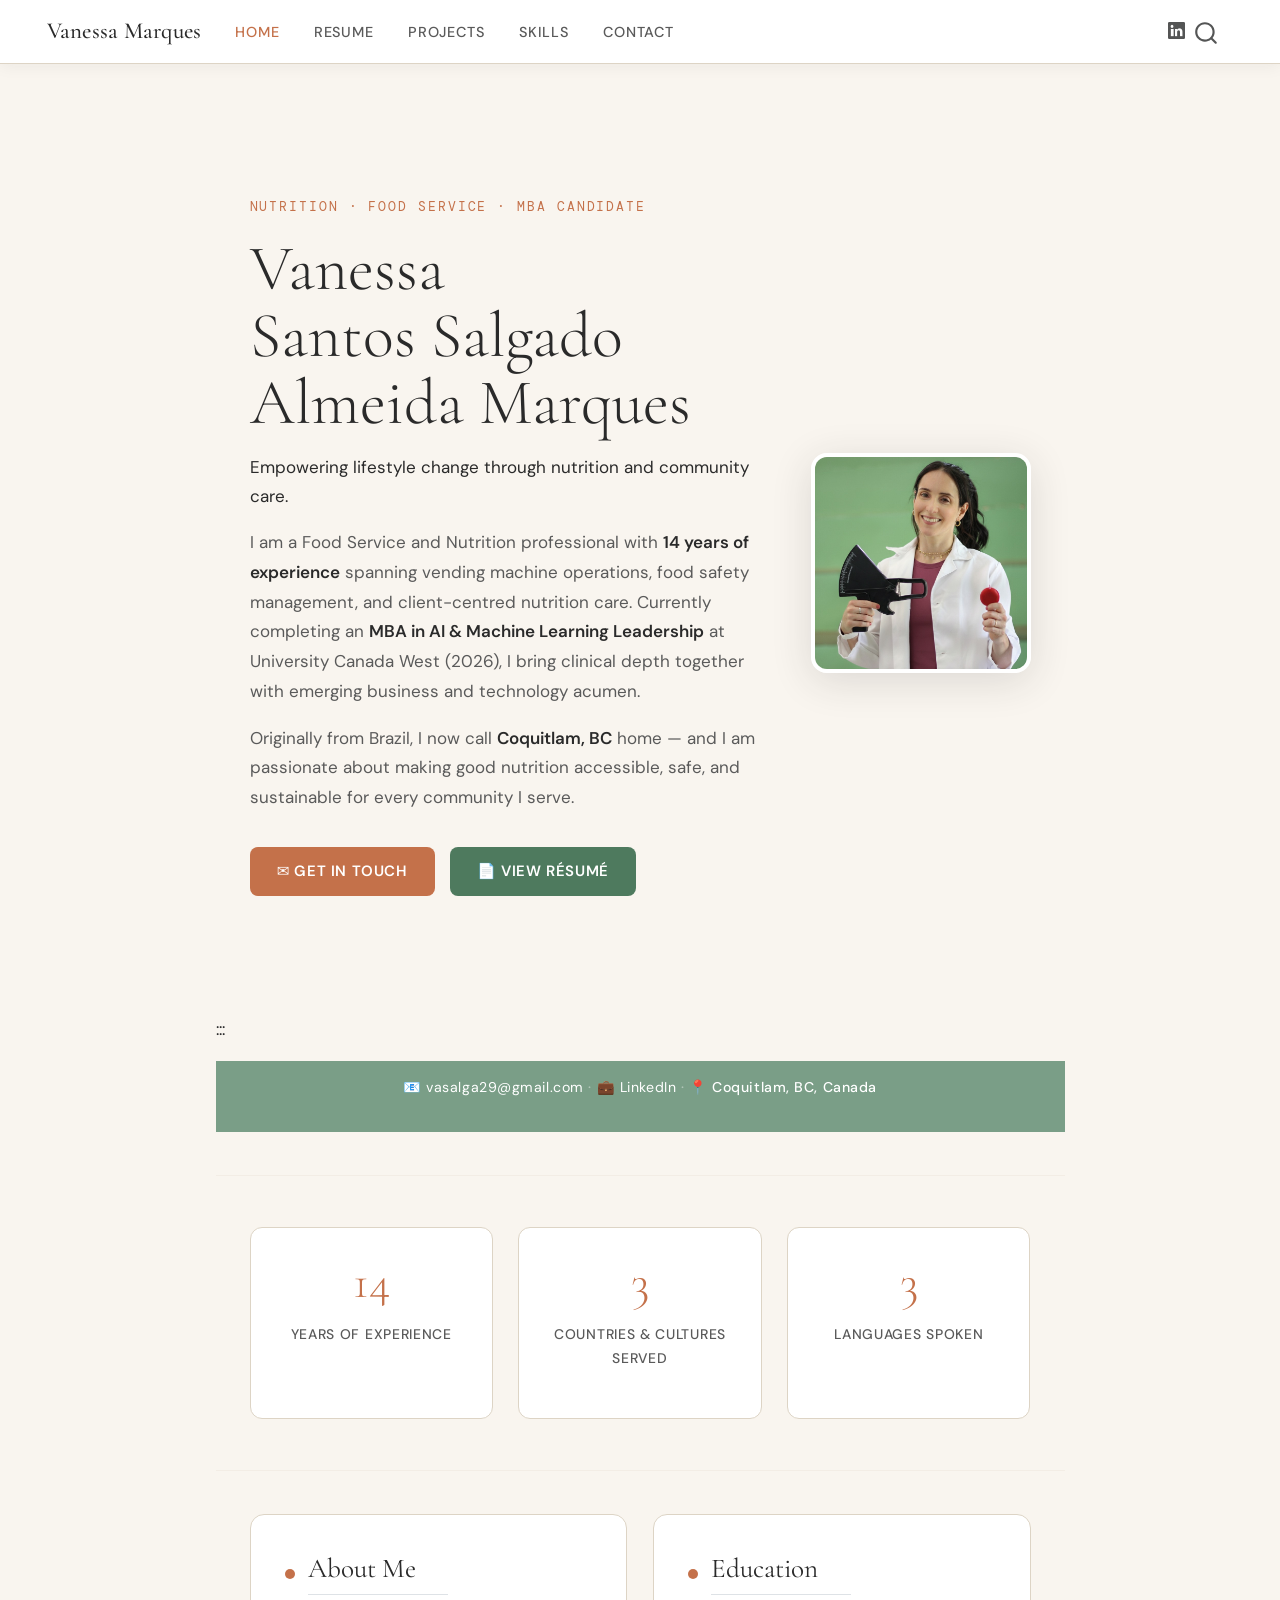
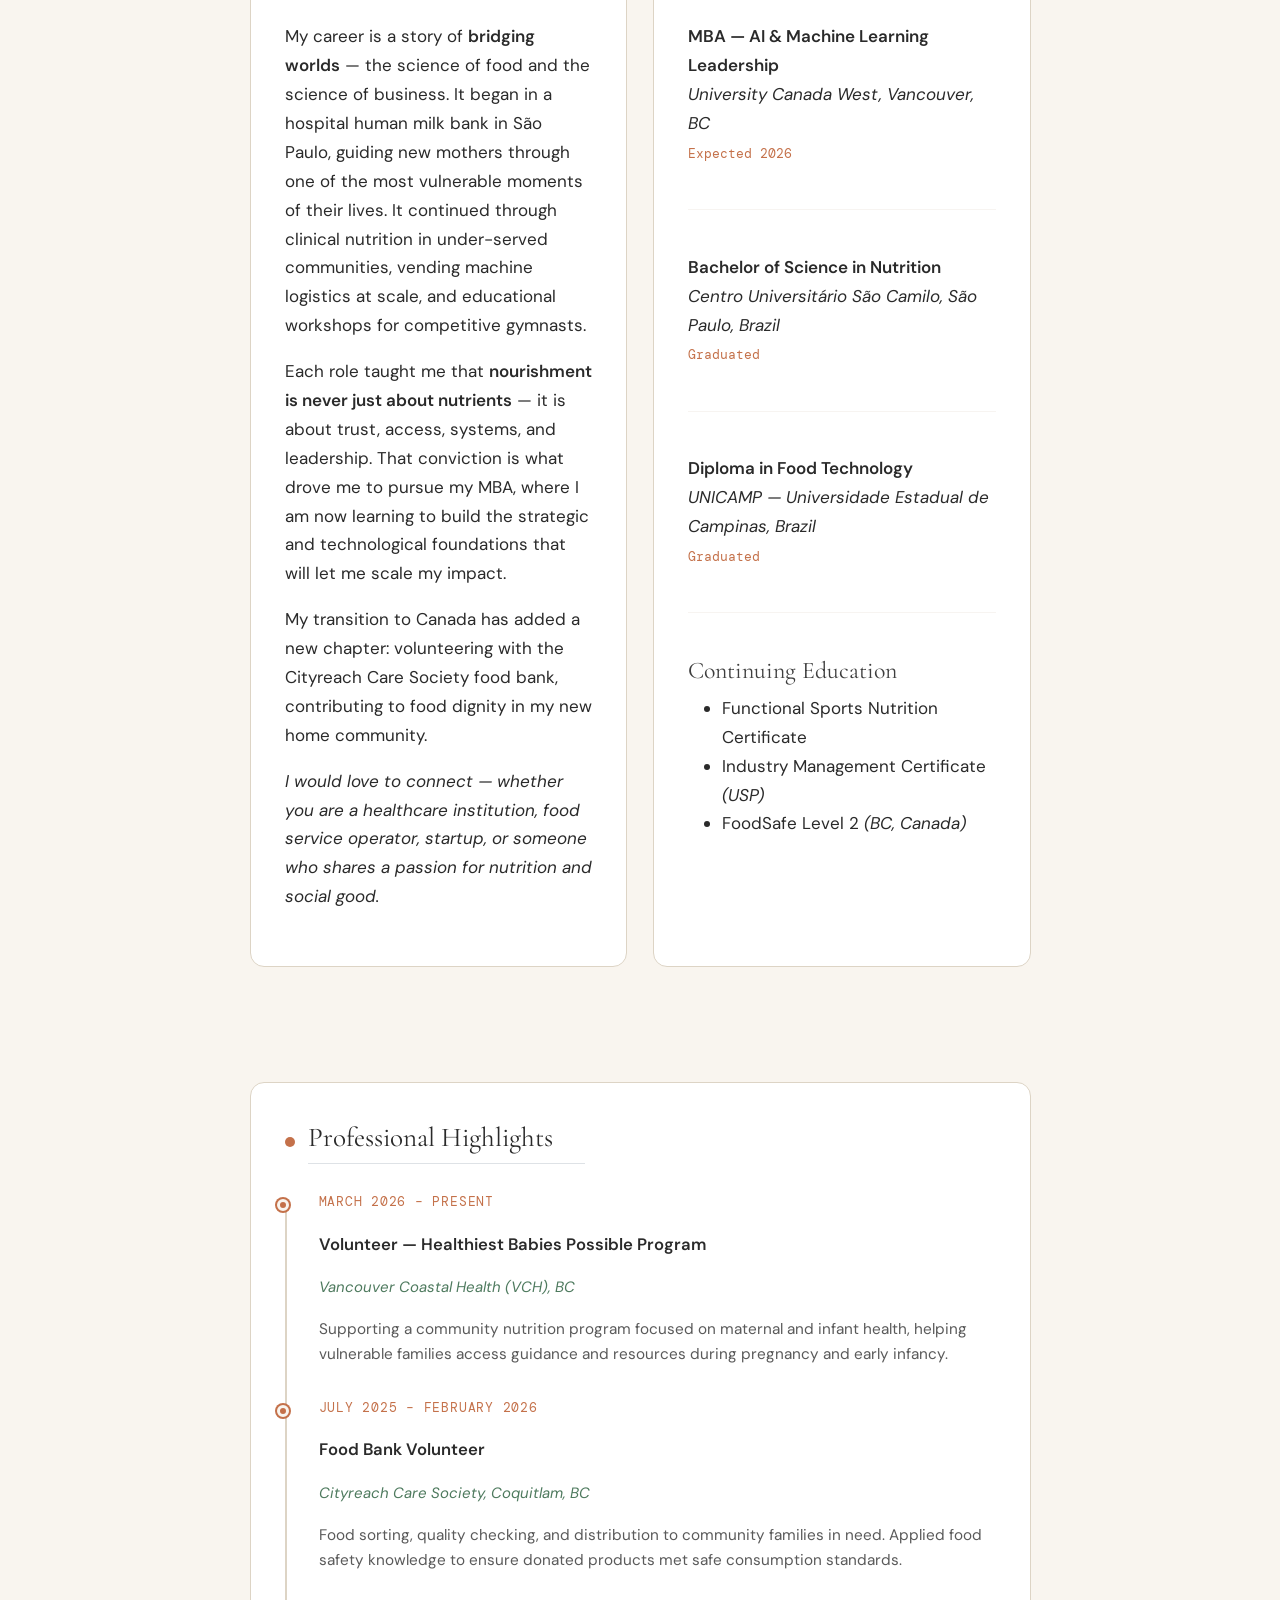
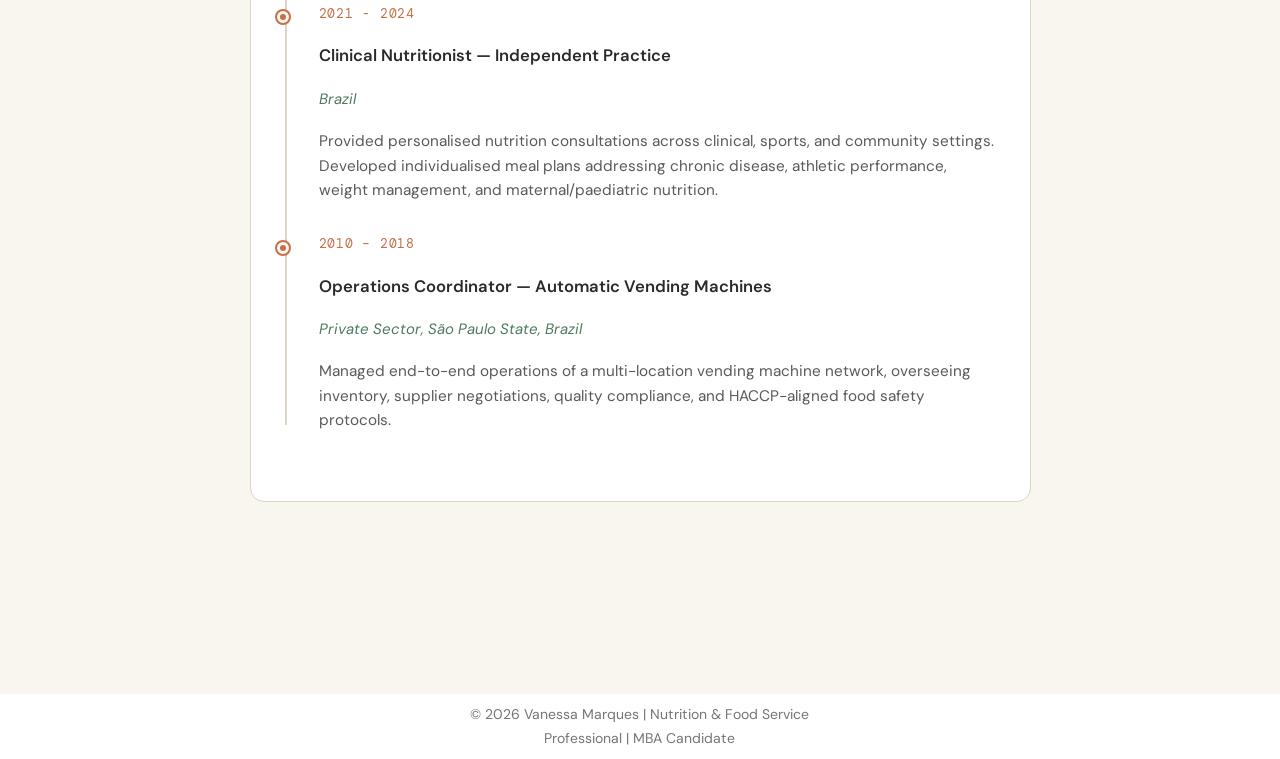
==== docs/index.html @ 2877fd72 "Initial portfolio" ====
<!DOCTYPE html>
<html xmlns="http://www.w3.org/1999/xhtml" lang="en" xml:lang="en"><head>

<meta charset="utf-8">
<meta name="generator" content="quarto-1.8.26">

<meta name="viewport" content="width=device-width, initial-scale=1.0, user-scalable=yes">


<title>Vanessa Marques</title>
<style>
code{white-space: pre-wrap;}
span.smallcaps{font-variant: small-caps;}
div.columns{display: flex; gap: min(4vw, 1.5em);}
div.column{flex: auto; overflow-x: auto;}
div.hanging-indent{margin-left: 1.5em; text-indent: -1.5em;}
ul.task-list{list-style: none;}
ul.task-list li input[type="checkbox"] {
  width: 0.8em;
  margin: 0 0.8em 0.2em -1em; /* quarto-specific, see https://github.com/quarto-dev/quarto-cli/issues/4556 */ 
  vertical-align: middle;
}
</style>


<script src="site_libs/quarto-nav/quarto-nav.js"></script>
<script src="site_libs/quarto-nav/headroom.min.js"></script>
<script src="site_libs/clipboard/clipboard.min.js"></script>
<script src="site_libs/quarto-search/autocomplete.umd.js"></script>
<script src="site_libs/quarto-search/fuse.min.js"></script>
<script src="site_libs/quarto-search/quarto-search.js"></script>
<meta name="quarto:offset" content="./">
<script src="site_libs/quarto-html/quarto.js" type="module"></script>
<script src="site_libs/quarto-html/tabsets/tabsets.js" type="module"></script>
<script src="site_libs/quarto-html/axe/axe-check.js" type="module"></script>
<script src="site_libs/quarto-html/popper.min.js"></script>
<script src="site_libs/quarto-html/tippy.umd.min.js"></script>
<script src="site_libs/quarto-html/anchor.min.js"></script>
<link href="site_libs/quarto-html/tippy.css" rel="stylesheet">
<link href="site_libs/quarto-html/quarto-syntax-highlighting-587c61ba64f3a5504c4d52d930310e48.css" rel="stylesheet" id="quarto-text-highlighting-styles">
<script src="site_libs/bootstrap/bootstrap.min.js"></script>
<link href="site_libs/bootstrap/bootstrap-icons.css" rel="stylesheet">
<link href="site_libs/bootstrap/bootstrap-e31584831b205ffbb2d98406f31c2a5b.min.css" rel="stylesheet" append-hash="true" id="quarto-bootstrap" data-mode="light">
<script id="quarto-search-options" type="application/json">{
  "location": "navbar",
  "copy-button": false,
  "collapse-after": 3,
  "panel-placement": "end",
  "type": "overlay",
  "limit": 50,
  "keyboard-shortcut": [
    "f",
    "/",
    "s"
  ],
  "show-item-context": false,
  "language": {
    "search-no-results-text": "No results",
    "search-matching-documents-text": "matching documents",
    "search-copy-link-title": "Copy link to search",
    "search-hide-matches-text": "Hide additional matches",
    "search-more-match-text": "more match in this document",
    "search-more-matches-text": "more matches in this document",
    "search-clear-button-title": "Clear",
    "search-text-placeholder": "",
    "search-detached-cancel-button-title": "Cancel",
    "search-submit-button-title": "Submit",
    "search-label": "Search"
  }
}</script>


<link rel="stylesheet" href="styles.css">
</head>

<body class="nav-fixed quarto-light">

<div id="quarto-search-results"></div>
  <header id="quarto-header" class="headroom fixed-top">
    <nav class="navbar navbar-expand-lg " data-bs-theme="dark">
      <div class="navbar-container container-fluid">
      <div class="navbar-brand-container mx-auto">
    <a class="navbar-brand" href="./index.html">
    <span class="navbar-title">Vanessa Marques</span>
    </a>
  </div>
            <div id="quarto-search" class="" title="Search"></div>
          <button class="navbar-toggler" type="button" data-bs-toggle="collapse" data-bs-target="#navbarCollapse" aria-controls="navbarCollapse" role="menu" aria-expanded="false" aria-label="Toggle navigation" onclick="if (window.quartoToggleHeadroom) { window.quartoToggleHeadroom(); }">
  <span class="navbar-toggler-icon"></span>
</button>
          <div class="collapse navbar-collapse" id="navbarCollapse">
            <ul class="navbar-nav navbar-nav-scroll me-auto">
  <li class="nav-item">
    <a class="nav-link active" href="./index.html" aria-current="page"> 
<span class="menu-text">Home</span></a>
  </li>  
  <li class="nav-item">
    <a class="nav-link" href="./resume.html"> 
<span class="menu-text">Resume</span></a>
  </li>  
  <li class="nav-item">
    <a class="nav-link" href="./projects.html"> 
<span class="menu-text">Projects</span></a>
  </li>  
  <li class="nav-item">
    <a class="nav-link" href="./skills.html"> 
<span class="menu-text">Skills</span></a>
  </li>  
  <li class="nav-item">
    <a class="nav-link" href="./contact.html"> 
<span class="menu-text">Contact</span></a>
  </li>  
</ul>
          </div> <!-- /navcollapse -->
            <div class="quarto-navbar-tools">
    <a href="https://www.linkedin.com/in/vanessamarques-nutrition-operations" title="LinkedIn" class="quarto-navigation-tool px-1" aria-label="LinkedIn"><i class="bi bi-linkedin"></i></a>
</div>
      </div> <!-- /container-fluid -->
    </nav>
</header>
<!-- content -->
<div id="quarto-content" class="quarto-container page-columns page-rows-contents page-layout-full page-navbar">
<!-- sidebar -->
<!-- margin-sidebar -->
    
<!-- main -->
<main class="content column-page" id="quarto-document-content"><header id="title-block-header" class="quarto-title-block"></header>




<!-- ╔══════════════════════════════════════════════════╗ -->
<!--                    HERO SECTION                       -->
<!-- ╚══════════════════════════════════════════════════╝ -->
<div class="hero">
<div class="hero-text">
<p><span class="hero-eyebrow">Nutrition · Food Service · MBA Candidate</span></p>
<p><span class="hero-name">Vanessa</span><br>
<span class="hero-name">Santos Salgado Almeida Marques</span></p>
<p><span class="hero-tagline">Empowering lifestyle change through nutrition and community care.</span></p>
<div class="hero-bio">
<p>I am a Food Service and Nutrition professional with <strong>14 years of experience</strong> spanning vending machine operations, food safety management, and client-centred nutrition care. Currently completing an <strong>MBA in AI &amp; Machine Learning Leadership</strong> at University Canada West (2026), I bring clinical depth together with emerging business and technology acumen.</p>
<p>Originally from Brazil, I now call <strong>Coquitlam, BC</strong> home — and I am passionate about making good nutrition accessible, safe, and sustainable for every community I serve.</p>
</div>
<p><a href="contact.html" class="download-btn">✉ Get in Touch</a> &nbsp; <a href="resume.html" class="download-btn" style="background:var(--sage-dark)">📄 View Résumé</a></p>
</div>
<div class="hero-photo">
<p><img src="Vanessa_nutritionist.jpg" class="img-fluid" style="width:220px;height:220px;border-radius:16px;object-fit:cover;object-position:top center;"></p>
</div>
</div>
<p>:::</p>
<!-- ╔══════════════════════════════════════════════════╗ -->
<!--                  CONTACT STRIP                        -->
<!-- ╚══════════════════════════════════════════════════╝ -->
<div class="contact-strip">
<p>📧 <a href="mailto:vasalga29@gmail.com">vasalga29@gmail.com</a> <span class="sep">·</span> 💼 <a href="https://www.linkedin.com/in/vanessamarques-nutrition-operations">LinkedIn</a> <span class="sep">·</span> 📍 Coquitlam, BC, Canada</p>
</div>
<hr>
<!-- ╔══════════════════════════════════════════════════╗ -->
<!--                   STATS ROW                           -->
<!-- ╚══════════════════════════════════════════════════╝ -->
<div class="stats-row">
<div class="stat-card">
<div class="stat-number">
<p>14</p>
</div>
<div class="stat-label">
<p>Years of Experience</p>
</div>
</div>
<div class="stat-card">
<div class="stat-number">
<p>3</p>
</div>
<div class="stat-label">
<p>Countries &amp; Cultures Served</p>
</div>
</div>
<div class="stat-card">
<div class="stat-number">
<p>3</p>
</div>
<div class="stat-label">
<p>Languages Spoken</p>
</div>
</div>
</div>
<hr>
<!-- ╔══════════════════════════════════════════════════╗ -->
<!--               ABOUT + EDUCATION (2-COL)               -->
<!-- ╚══════════════════════════════════════════════════╝ -->
<div class="two-col">
<div class="section-box">
<div class="section-title-accent">
<div class="title-dot">

</div>
<section id="about-me" class="level2">
<h2 class="anchored" data-anchor-id="about-me">About Me</h2>
</section>
</div>
<p>My career is a story of <strong>bridging worlds</strong> — the science of food and the science of business. It began in a hospital human milk bank in São Paulo, guiding new mothers through one of the most vulnerable moments of their lives. It continued through clinical nutrition in under-served communities, vending machine logistics at scale, and educational workshops for competitive gymnasts.</p>
<p>Each role taught me that <strong>nourishment is never just about nutrients</strong> — it is about trust, access, systems, and leadership. That conviction is what drove me to pursue my MBA, where I am now learning to build the strategic and technological foundations that will let me scale my impact.</p>
<p>My transition to Canada has added a new chapter: volunteering with the Cityreach Care Society food bank, contributing to food dignity in my new home community.</p>
<p><em>I would love to connect — whether you are a healthcare institution, food service operator, startup, or someone who shares a passion for nutrition and social good.</em></p>
</div>
<div class="section-box">
<div class="section-title-accent">
<div class="title-dot">

</div>
<section id="education" class="level2">
<h2 class="anchored" data-anchor-id="education">Education</h2>
</section>
</div>
<p><strong>MBA — AI &amp; Machine Learning Leadership</strong><br>
<em>University Canada West, Vancouver, BC</em><br>
<span style="font-family:var(--font-mono);font-size:0.78rem;color:var(--terra);">Expected 2026</span></p>
<hr>
<p><strong>Bachelor of Science in Nutrition</strong><br>
<em>Centro Universitário São Camilo, São Paulo, Brazil</em><br>
<span style="font-family:var(--font-mono);font-size:0.78rem;color:var(--terra);">Graduated</span></p>
<hr>
<p><strong>Diploma in Food Technology</strong><br>
<em>UNICAMP — Universidade Estadual de Campinas, Brazil</em><br>
<span style="font-family:var(--font-mono);font-size:0.78rem;color:var(--terra);">Graduated</span></p>
<hr>
<section id="continuing-education" class="level3">
<h3 class="anchored" data-anchor-id="continuing-education">Continuing Education</h3>
<ul>
<li>Functional Sports Nutrition Certificate</li>
<li>Industry Management Certificate <em>(USP)</em></li>
<li>FoodSafe Level 2 <em>(BC, Canada)</em></li>
</ul>
</section>
</div>
</div>
<!-- ╔══════════════════════════════════════════════════╗ -->
<!--               COMMUNITY & HIGHLIGHTS                  -->
<!-- ╚══════════════════════════════════════════════════╝ -->
<div class="content-area">
<div class="section-box">
<div class="section-title-accent">
<div class="title-dot">

</div>
<section id="professional-highlights" class="level2">
<h2 class="anchored" data-anchor-id="professional-highlights">Professional Highlights</h2>
</section>
</div>
<div class="timeline">
<div class="timeline-item">
<div class="timeline-date">
<p>March 2026 – Present</p>
</div>
<div class="timeline-title">
<p>Volunteer — Healthiest Babies Possible Program</p>
</div>
<div class="timeline-org">
<p>Vancouver Coastal Health (VCH), BC</p>
</div>
<div class="timeline-body">
<p>Supporting a community nutrition program focused on maternal and infant health, helping vulnerable families access guidance and resources during pregnancy and early infancy.</p>
</div>
</div>
<div class="timeline-item">
<div class="timeline-date">
<p>July 2025 – February 2026</p>
</div>
<div class="timeline-title">
<p>Food Bank Volunteer</p>
</div>
<div class="timeline-org">
<p>Cityreach Care Society, Coquitlam, BC</p>
</div>
<div class="timeline-body">
<p>Food sorting, quality checking, and distribution to community families in need. Applied food safety knowledge to ensure donated products met safe consumption standards.</p>
</div>
</div>
<div class="timeline-item">
<div class="timeline-date">
<p>2021 - 2024</p>
</div>
<div class="timeline-title">
<p>Clinical Nutritionist — Independent Practice</p>
</div>
<div class="timeline-org">
<p>Brazil</p>
</div>
<div class="timeline-body">
<p>Provided personalised nutrition consultations across clinical, sports, and community settings. Developed individualised meal plans addressing chronic disease, athletic performance, weight management, and maternal/paediatric nutrition.</p>
</div>
</div>
<div class="timeline-item">
<div class="timeline-date">
<p>2010 – 2018</p>
</div>
<div class="timeline-title">
<p>Operations Coordinator — Automatic Vending Machines</p>
</div>
<div class="timeline-org">
<p>Private Sector, São Paulo State, Brazil</p>
</div>
<div class="timeline-body">
<p>Managed end-to-end operations of a multi-location vending machine network, overseeing inventory, supplier negotiations, quality compliance, and HACCP-aligned food safety protocols.</p>
</div>
</div>
</div>


</div>
</div>

</main> <!-- /main -->
<script id="quarto-html-after-body" type="application/javascript">
  window.document.addEventListener("DOMContentLoaded", function (event) {
    const icon = "";
    const anchorJS = new window.AnchorJS();
    anchorJS.options = {
      placement: 'right',
      icon: icon
    };
    anchorJS.add('.anchored');
    const isCodeAnnotation = (el) => {
      for (const clz of el.classList) {
        if (clz.startsWith('code-annotation-')) {                     
          return true;
        }
      }
      return false;
    }
    const onCopySuccess = function(e) {
      // button target
      const button = e.trigger;
      // don't keep focus
      button.blur();
      // flash "checked"
      button.classList.add('code-copy-button-checked');
      var currentTitle = button.getAttribute("title");
      button.setAttribute("title", "Copied!");
      let tooltip;
      if (window.bootstrap) {
        button.setAttribute("data-bs-toggle", "tooltip");
        button.setAttribute("data-bs-placement", "left");
        button.setAttribute("data-bs-title", "Copied!");
        tooltip = new bootstrap.Tooltip(button, 
          { trigger: "manual", 
            customClass: "code-copy-button-tooltip",
            offset: [0, -8]});
        tooltip.show();    
      }
      setTimeout(function() {
        if (tooltip) {
          tooltip.hide();
          button.removeAttribute("data-bs-title");
          button.removeAttribute("data-bs-toggle");
          button.removeAttribute("data-bs-placement");
        }
        button.setAttribute("title", currentTitle);
        button.classList.remove('code-copy-button-checked');
      }, 1000);
      // clear code selection
      e.clearSelection();
    }
    const getTextToCopy = function(trigger) {
      const outerScaffold = trigger.parentElement.cloneNode(true);
      const codeEl = outerScaffold.querySelector('code');
      for (const childEl of codeEl.children) {
        if (isCodeAnnotation(childEl)) {
          childEl.remove();
        }
      }
      return codeEl.innerText;
    }
    const clipboard = new window.ClipboardJS('.code-copy-button:not([data-in-quarto-modal])', {
      text: getTextToCopy
    });
    clipboard.on('success', onCopySuccess);
    if (window.document.getElementById('quarto-embedded-source-code-modal')) {
      const clipboardModal = new window.ClipboardJS('.code-copy-button[data-in-quarto-modal]', {
        text: getTextToCopy,
        container: window.document.getElementById('quarto-embedded-source-code-modal')
      });
      clipboardModal.on('success', onCopySuccess);
    }
      var localhostRegex = new RegExp(/^(?:http|https):\/\/localhost\:?[0-9]*\//);
      var mailtoRegex = new RegExp(/^mailto:/);
        var filterRegex = new RegExp('/' + window.location.host + '/');
      var isInternal = (href) => {
          return filterRegex.test(href) || localhostRegex.test(href) || mailtoRegex.test(href);
      }
      // Inspect non-navigation links and adorn them if external
     var links = window.document.querySelectorAll('a[href]:not(.nav-link):not(.navbar-brand):not(.toc-action):not(.sidebar-link):not(.sidebar-item-toggle):not(.pagination-link):not(.no-external):not([aria-hidden]):not(.dropdown-item):not(.quarto-navigation-tool):not(.about-link)');
      for (var i=0; i<links.length; i++) {
        const link = links[i];
        if (!isInternal(link.href)) {
          // undo the damage that might have been done by quarto-nav.js in the case of
          // links that we want to consider external
          if (link.dataset.originalHref !== undefined) {
            link.href = link.dataset.originalHref;
          }
        }
      }
    function tippyHover(el, contentFn, onTriggerFn, onUntriggerFn) {
      const config = {
        allowHTML: true,
        maxWidth: 500,
        delay: 100,
        arrow: false,
        appendTo: function(el) {
            return el.parentElement;
        },
        interactive: true,
        interactiveBorder: 10,
        theme: 'quarto',
        placement: 'bottom-start',
      };
      if (contentFn) {
        config.content = contentFn;
      }
      if (onTriggerFn) {
        config.onTrigger = onTriggerFn;
      }
      if (onUntriggerFn) {
        config.onUntrigger = onUntriggerFn;
      }
      window.tippy(el, config); 
    }
    const noterefs = window.document.querySelectorAll('a[role="doc-noteref"]');
    for (var i=0; i<noterefs.length; i++) {
      const ref = noterefs[i];
      tippyHover(ref, function() {
        // use id or data attribute instead here
        let href = ref.getAttribute('data-footnote-href') || ref.getAttribute('href');
        try { href = new URL(href).hash; } catch {}
        const id = href.replace(/^#\/?/, "");
        const note = window.document.getElementById(id);
        if (note) {
          return note.innerHTML;
        } else {
          return "";
        }
      });
    }
    const xrefs = window.document.querySelectorAll('a.quarto-xref');
    const processXRef = (id, note) => {
      // Strip column container classes
      const stripColumnClz = (el) => {
        el.classList.remove("page-full", "page-columns");
        if (el.children) {
          for (const child of el.children) {
            stripColumnClz(child);
          }
        }
      }
      stripColumnClz(note)
      if (id === null || id.startsWith('sec-')) {
        // Special case sections, only their first couple elements
        const container = document.createElement("div");
        if (note.children && note.children.length > 2) {
          container.appendChild(note.children[0].cloneNode(true));
          for (let i = 1; i < note.children.length; i++) {
            const child = note.children[i];
            if (child.tagName === "P" && child.innerText === "") {
              continue;
            } else {
              container.appendChild(child.cloneNode(true));
              break;
            }
          }
          if (window.Quarto?.typesetMath) {
            window.Quarto.typesetMath(container);
          }
          return container.innerHTML
        } else {
          if (window.Quarto?.typesetMath) {
            window.Quarto.typesetMath(note);
          }
          return note.innerHTML;
        }
      } else {
        // Remove any anchor links if they are present
        const anchorLink = note.querySelector('a.anchorjs-link');
        if (anchorLink) {
          anchorLink.remove();
        }
        if (window.Quarto?.typesetMath) {
          window.Quarto.typesetMath(note);
        }
        if (note.classList.contains("callout")) {
          return note.outerHTML;
        } else {
          return note.innerHTML;
        }
      }
    }
    for (var i=0; i<xrefs.length; i++) {
      const xref = xrefs[i];
      tippyHover(xref, undefined, function(instance) {
        instance.disable();
        let url = xref.getAttribute('href');
        let hash = undefined; 
        if (url.startsWith('#')) {
          hash = url;
        } else {
          try { hash = new URL(url).hash; } catch {}
        }
        if (hash) {
          const id = hash.replace(/^#\/?/, "");
          const note = window.document.getElementById(id);
          if (note !== null) {
            try {
              const html = processXRef(id, note.cloneNode(true));
              instance.setContent(html);
            } finally {
              instance.enable();
              instance.show();
            }
          } else {
            // See if we can fetch this
            fetch(url.split('#')[0])
            .then(res => res.text())
            .then(html => {
              const parser = new DOMParser();
              const htmlDoc = parser.parseFromString(html, "text/html");
              const note = htmlDoc.getElementById(id);
              if (note !== null) {
                const html = processXRef(id, note);
                instance.setContent(html);
              } 
            }).finally(() => {
              instance.enable();
              instance.show();
            });
          }
        } else {
          // See if we can fetch a full url (with no hash to target)
          // This is a special case and we should probably do some content thinning / targeting
          fetch(url)
          .then(res => res.text())
          .then(html => {
            const parser = new DOMParser();
            const htmlDoc = parser.parseFromString(html, "text/html");
            const note = htmlDoc.querySelector('main.content');
            if (note !== null) {
              // This should only happen for chapter cross references
              // (since there is no id in the URL)
              // remove the first header
              if (note.children.length > 0 && note.children[0].tagName === "HEADER") {
                note.children[0].remove();
              }
              const html = processXRef(null, note);
              instance.setContent(html);
            } 
          }).finally(() => {
            instance.enable();
            instance.show();
          });
        }
      }, function(instance) {
      });
    }
        let selectedAnnoteEl;
        const selectorForAnnotation = ( cell, annotation) => {
          let cellAttr = 'data-code-cell="' + cell + '"';
          let lineAttr = 'data-code-annotation="' +  annotation + '"';
          const selector = 'span[' + cellAttr + '][' + lineAttr + ']';
          return selector;
        }
        const selectCodeLines = (annoteEl) => {
          const doc = window.document;
          const targetCell = annoteEl.getAttribute("data-target-cell");
          const targetAnnotation = annoteEl.getAttribute("data-target-annotation");
          const annoteSpan = window.document.querySelector(selectorForAnnotation(targetCell, targetAnnotation));
          const lines = annoteSpan.getAttribute("data-code-lines").split(",");
          const lineIds = lines.map((line) => {
            return targetCell + "-" + line;
          })
          let top = null;
          let height = null;
          let parent = null;
          if (lineIds.length > 0) {
              //compute the position of the single el (top and bottom and make a div)
              const el = window.document.getElementById(lineIds[0]);
              top = el.offsetTop;
              height = el.offsetHeight;
              parent = el.parentElement.parentElement;
            if (lineIds.length > 1) {
              const lastEl = window.document.getElementById(lineIds[lineIds.length - 1]);
              const bottom = lastEl.offsetTop + lastEl.offsetHeight;
              height = bottom - top;
            }
            if (top !== null && height !== null && parent !== null) {
              // cook up a div (if necessary) and position it 
              let div = window.document.getElementById("code-annotation-line-highlight");
              if (div === null) {
                div = window.document.createElement("div");
                div.setAttribute("id", "code-annotation-line-highlight");
                div.style.position = 'absolute';
                parent.appendChild(div);
              }
              div.style.top = top - 2 + "px";
              div.style.height = height + 4 + "px";
              div.style.left = 0;
              let gutterDiv = window.document.getElementById("code-annotation-line-highlight-gutter");
              if (gutterDiv === null) {
                gutterDiv = window.document.createElement("div");
                gutterDiv.setAttribute("id", "code-annotation-line-highlight-gutter");
                gutterDiv.style.position = 'absolute';
                const codeCell = window.document.getElementById(targetCell);
                const gutter = codeCell.querySelector('.code-annotation-gutter');
                gutter.appendChild(gutterDiv);
              }
              gutterDiv.style.top = top - 2 + "px";
              gutterDiv.style.height = height + 4 + "px";
            }
            selectedAnnoteEl = annoteEl;
          }
        };
        const unselectCodeLines = () => {
          const elementsIds = ["code-annotation-line-highlight", "code-annotation-line-highlight-gutter"];
          elementsIds.forEach((elId) => {
            const div = window.document.getElementById(elId);
            if (div) {
              div.remove();
            }
          });
          selectedAnnoteEl = undefined;
        };
          // Handle positioning of the toggle
      window.addEventListener(
        "resize",
        throttle(() => {
          elRect = undefined;
          if (selectedAnnoteEl) {
            selectCodeLines(selectedAnnoteEl);
          }
        }, 10)
      );
      function throttle(fn, ms) {
      let throttle = false;
      let timer;
        return (...args) => {
          if(!throttle) { // first call gets through
              fn.apply(this, args);
              throttle = true;
          } else { // all the others get throttled
              if(timer) clearTimeout(timer); // cancel #2
              timer = setTimeout(() => {
                fn.apply(this, args);
                timer = throttle = false;
              }, ms);
          }
        };
      }
        // Attach click handler to the DT
        const annoteDls = window.document.querySelectorAll('dt[data-target-cell]');
        for (const annoteDlNode of annoteDls) {
          annoteDlNode.addEventListener('click', (event) => {
            const clickedEl = event.target;
            if (clickedEl !== selectedAnnoteEl) {
              unselectCodeLines();
              const activeEl = window.document.querySelector('dt[data-target-cell].code-annotation-active');
              if (activeEl) {
                activeEl.classList.remove('code-annotation-active');
              }
              selectCodeLines(clickedEl);
              clickedEl.classList.add('code-annotation-active');
            } else {
              // Unselect the line
              unselectCodeLines();
              clickedEl.classList.remove('code-annotation-active');
            }
          });
        }
    const findCites = (el) => {
      const parentEl = el.parentElement;
      if (parentEl) {
        const cites = parentEl.dataset.cites;
        if (cites) {
          return {
            el,
            cites: cites.split(' ')
          };
        } else {
          return findCites(el.parentElement)
        }
      } else {
        return undefined;
      }
    };
    var bibliorefs = window.document.querySelectorAll('a[role="doc-biblioref"]');
    for (var i=0; i<bibliorefs.length; i++) {
      const ref = bibliorefs[i];
      const citeInfo = findCites(ref);
      if (citeInfo) {
        tippyHover(citeInfo.el, function() {
          var popup = window.document.createElement('div');
          citeInfo.cites.forEach(function(cite) {
            var citeDiv = window.document.createElement('div');
            citeDiv.classList.add('hanging-indent');
            citeDiv.classList.add('csl-entry');
            var biblioDiv = window.document.getElementById('ref-' + cite);
            if (biblioDiv) {
              citeDiv.innerHTML = biblioDiv.innerHTML;
            }
            popup.appendChild(citeDiv);
          });
          return popup.innerHTML;
        });
      }
    }
  });
  </script>
</div> <!-- /content -->
<footer class="footer">
  <div class="nav-footer">
    <div class="nav-footer-left">
      &nbsp;
    </div>   
    <div class="nav-footer-center">
<p>© 2026 Vanessa Marques | Nutrition &amp; Food Service Professional | MBA Candidate</p>
</div>
    <div class="nav-footer-right">
      &nbsp;
    </div>
  </div>
</footer>




</body></html>
---- docs/site_libs/quarto-html/tippy.css ----
.tippy-box[data-animation=fade][data-state=hidden]{opacity:0}[data-tippy-root]{max-width:calc(100vw - 10px)}.tippy-box{position:relative;background-color:#333;color:#fff;border-radius:4px;font-size:14px;line-height:1.4;white-space:normal;outline:0;transition-property:transform,visibility,opacity}.tippy-box[data-placement^=top]>.tippy-arrow{bottom:0}.tippy-box[data-placement^=top]>.tippy-arrow:before{bottom:-7px;left:0;border-width:8px 8px 0;border-top-color:initial;transform-origin:center top}.tippy-box[data-placement^=bottom]>.tippy-arrow{top:0}.tippy-box[data-placement^=bottom]>.tippy-arrow:before{top:-7px;left:0;border-width:0 8px 8px;border-bottom-color:initial;transform-origin:center bottom}.tippy-box[data-placement^=left]>.tippy-arrow{right:0}.tippy-box[data-placement^=left]>.tippy-arrow:before{border-width:8px 0 8px 8px;border-left-color:initial;right:-7px;transform-origin:center left}.tippy-box[data-placement^=right]>.tippy-arrow{left:0}.tippy-box[data-placement^=right]>.tippy-arrow:before{left:-7px;border-width:8px 8px 8px 0;border-right-color:initial;transform-origin:center right}.tippy-box[data-inertia][data-state=visible]{transition-timing-function:cubic-bezier(.54,1.5,.38,1.11)}.tippy-arrow{width:16px;height:16px;color:#333}.tippy-arrow:before{content:"";position:absolute;border-color:transparent;border-style:solid}.tippy-content{position:relative;padding:5px 9px;z-index:1}
---- docs/site_libs/quarto-html/quarto-syntax-highlighting-587c61ba64f3a5504c4d52d930310e48.css ----
/* quarto syntax highlight colors */
:root {
  --quarto-hl-ot-color: #003B4F;
  --quarto-hl-at-color: #657422;
  --quarto-hl-ss-color: #20794D;
  --quarto-hl-an-color: #5E5E5E;
  --quarto-hl-fu-color: #4758AB;
  --quarto-hl-st-color: #20794D;
  --quarto-hl-cf-color: #003B4F;
  --quarto-hl-op-color: #5E5E5E;
  --quarto-hl-er-color: #AD0000;
  --quarto-hl-bn-color: #AD0000;
  --quarto-hl-al-color: #AD0000;
  --quarto-hl-va-color: #111111;
  --quarto-hl-bu-color: inherit;
  --quarto-hl-ex-color: inherit;
  --quarto-hl-pp-color: #AD0000;
  --quarto-hl-in-color: #5E5E5E;
  --quarto-hl-vs-color: #20794D;
  --quarto-hl-wa-color: #5E5E5E;
  --quarto-hl-do-color: #5E5E5E;
  --quarto-hl-im-color: #00769E;
  --quarto-hl-ch-color: #20794D;
  --quarto-hl-dt-color: #AD0000;
  --quarto-hl-fl-color: #AD0000;
  --quarto-hl-co-color: #5E5E5E;
  --quarto-hl-cv-color: #5E5E5E;
  --quarto-hl-cn-color: #8f5902;
  --quarto-hl-sc-color: #5E5E5E;
  --quarto-hl-dv-color: #AD0000;
  --quarto-hl-kw-color: #003B4F;
}

/* other quarto variables */
:root {
  --quarto-font-monospace: SFMono-Regular, Menlo, Monaco, Consolas, "Liberation Mono", "Courier New", monospace;
}

/* syntax highlight based on Pandoc's rules */
pre > code.sourceCode > span {
  color: #003B4F;
}

code.sourceCode > span {
  color: #003B4F;
}

div.sourceCode,
div.sourceCode pre.sourceCode {
  color: #003B4F;
}

/* Normal */
code span {
  color: #003B4F;
}

/* Alert */
code span.al {
  color: #AD0000;
  font-style: inherit;
}

/* Annotation */
code span.an {
  color: #5E5E5E;
  font-style: inherit;
}

/* Attribute */
code span.at {
  color: #657422;
  font-style: inherit;
}

/* BaseN */
code span.bn {
  color: #AD0000;
  font-style: inherit;
}

/* BuiltIn */
code span.bu {
  font-style: inherit;
}

/* ControlFlow */
code span.cf {
  color: #003B4F;
  font-weight: bold;
  font-style: inherit;
}

/* Char */
code span.ch {
  color: #20794D;
  font-style: inherit;
}

/* Constant */
code span.cn {
  color: #8f5902;
  font-style: inherit;
}

/* Comment */
code span.co {
  color: #5E5E5E;
  font-style: inherit;
}

/* CommentVar */
code span.cv {
  color: #5E5E5E;
  font-style: italic;
}

/* Documentation */
code span.do {
  color: #5E5E5E;
  font-style: italic;
}

/* DataType */
code span.dt {
  color: #AD0000;
  font-style: inherit;
}

/* DecVal */
code span.dv {
  color: #AD0000;
  font-style: inherit;
}

/* Error */
code span.er {
  color: #AD0000;
  font-style: inherit;
}

/* Extension */
code span.ex {
  font-style: inherit;
}

/* Float */
code span.fl {
  color: #AD0000;
  font-style: inherit;
}

/* Function */
code span.fu {
  color: #4758AB;
  font-style: inherit;
}

/* Import */
code span.im {
  color: #00769E;
  font-style: inherit;
}

/* Information */
code span.in {
  color: #5E5E5E;
  font-style: inherit;
}

/* Keyword */
code span.kw {
  color: #003B4F;
  font-weight: bold;
  font-style: inherit;
}

/* Operator */
code span.op {
  color: #5E5E5E;
  font-style: inherit;
}

/* Other */
code span.ot {
  color: #003B4F;
  font-style: inherit;
}

/* Preprocessor */
code span.pp {
  color: #AD0000;
  font-style: inherit;
}

/* SpecialChar */
code span.sc {
  color: #5E5E5E;
  font-style: inherit;
}

/* SpecialString */
code span.ss {
  color: #20794D;
  font-style: inherit;
}

/* String */
code span.st {
  color: #20794D;
  font-style: inherit;
}

/* Variable */
code span.va {
  color: #111111;
  font-style: inherit;
}

/* VerbatimString */
code span.vs {
  color: #20794D;
  font-style: inherit;
}

/* Warning */
code span.wa {
  color: #5E5E5E;
  font-style: italic;
}

.prevent-inlining {
  content: "</";
}

/*# sourceMappingURL=2dce1cc6c82594539e1579de68416b47.css.map */
---- docs/styles.css ----
/* ============================================================
   VANESSA MARQUES — PORTFOLIO STYLESHEET
   Aesthetic: Editorial warmth — sage, ivory, terracotta
   ============================================================ */

@import url('https://fonts.googleapis.com/css2?family=Cormorant+Garamond:ital,wght@0,300;0,400;0,500;0,600;1,300;1,400&family=DM+Sans:wght@300;400;500;600&family=DM+Mono:wght@300;400&display=swap');

/* ── Variables ─────────────────────────────────────── */
:root {
  --ivory:       #f9f5ef;
  --cream:       #f2ebe0;
  --sage:        #7a9e87;
  --sage-light:  #a8c5b0;
  --sage-dark:   #4e7a5e;
  --terra:       #c4714a;
  --terra-light: #e0a07c;
  --charcoal:    #2a2a2a;
  --mid:         #5a5a5a;
  --light-mid:   #8a8a8a;
  --border:      #ddd4c5;
  --white:       #ffffff;

  --font-display: 'Cormorant Garamond', Georgia, serif;
  --font-body:    'DM Sans', system-ui, sans-serif;
  --font-mono:    'DM Mono', monospace;

  --max-w: 900px;
  --nav-h: 64px;
}

/* ── Reset & Base ───────────────────────────────────── */
*, *::before, *::after { box-sizing: border-box; margin: 0; padding: 0; }

html { scroll-behavior: smooth; }

body {
  background: var(--ivory);
  color: var(--charcoal);
  font-family: var(--font-body);
  font-size: 1rem;
  line-height: 1.7;
  -webkit-font-smoothing: antialiased;
}

/* ── Quarto Nav Override ────────────────────────────── */
.navbar {
  background: var(--white) !important;
  border-bottom: 1.5px solid var(--border) !important;
  height: var(--nav-h) !important;
  padding: 0 2rem !important;
  box-shadow: 0 2px 16px rgba(42,42,42,0.06) !important;
}

.navbar-brand, .navbar-title {
  font-family: var(--font-display) !important;
  font-size: 1.35rem !important;
  font-weight: 500 !important;
  color: var(--charcoal) !important;
  letter-spacing: 0.01em;
}

.navbar .nav-link {
  font-family: var(--font-body) !important;
  font-size: 0.85rem !important;
  font-weight: 500 !important;
  color: var(--mid) !important;
  letter-spacing: 0.06em !important;
  text-transform: uppercase !important;
  padding: 0 1rem !important;
  transition: color 0.2s;
}

.navbar .nav-link:hover,
.navbar .nav-link.active {
  color: var(--terra) !important;
}

/* ── Page Wrapper ───────────────────────────────────── */
#quarto-content, .page-layout-full {
  background: var(--ivory);
}

.page-columns {
  max-width: var(--max-w);
  margin: 0 auto;
  padding: 0 2rem;
}

/* ── Typography ─────────────────────────────────────── */
h1, h2, h3, h4, h5, h6 {
  font-family: var(--font-display);
  font-weight: 400;
  color: var(--charcoal);
  line-height: 1.2;
}

h1 { font-size: 3.2rem; font-weight: 300; letter-spacing: -0.01em; }
h2 { font-size: 2rem;   margin-bottom: 1.2rem; }
h3 { font-size: 1.4rem; }
h4 { font-size: 1.1rem; font-family: var(--font-body); font-weight: 600; }

p { margin-bottom: 1rem; }

a { color: var(--sage-dark); text-decoration: none; transition: color 0.2s; }
a:hover { color: var(--terra); }

strong { font-weight: 600; color: var(--charcoal); }
em { font-style: italic; }

hr {
  border: none;
  border-top: 1.5px solid var(--border);
  margin: 2.5rem 0;
}

/* ── Hero Section ───────────────────────────────────── */
.hero {
  display: flex;
  align-items: center;
  gap: 3rem;
  padding: 5rem 2rem 4rem;
  max-width: var(--max-w);
  margin: 0 auto;
}

.hero-text { flex: 1; }

.hero-eyebrow {
  font-family: var(--font-mono);
  font-size: 0.75rem;
  letter-spacing: 0.15em;
  text-transform: uppercase;
  color: var(--terra);
  margin-bottom: 1rem;
  display: block;
}

.hero-name {
  font-family: var(--font-display);
  font-size: clamp(2.8rem, 5vw, 4.5rem);
  font-weight: 300;
  line-height: 1.05;
  color: var(--charcoal);
  margin-bottom: 0.5rem;
}

.hero-title {
  font-family: var(--font-display);
  font-size: 1.25rem;
  font-weight: 400;
  font-style: italic;
  color: var(--sage-dark);
  margin-bottom: 1.8rem;
}

.hero-bio {
  font-size: 1rem;
  color: var(--mid);
  max-width: 520px;
  line-height: 1.75;
  margin-bottom: 2rem;
}

.hero-photo {
  flex-shrink: 0;
}

.hero-photo img {
  width: 220px;
  height: 220px;
  border-radius: 16px;
  object-fit: cover;
  object-position: top center;
  box-shadow: 0 8px 40px rgba(42,42,42,0.14);
  border: 4px solid var(--white);
}

/* placeholder avatar */
.avatar-placeholder {
  width: 220px;
  height: 220px;
  border-radius: 16px;
  background: linear-gradient(135deg, var(--sage-light) 0%, var(--sage) 100%);
  display: flex;
  align-items: center;
  justify-content: center;
  font-family: var(--font-display);
  font-size: 4rem;
  color: white;
  box-shadow: 0 8px 40px rgba(42,42,42,0.14);
  border: 4px solid var(--white);
}

/* ── Contact Bar ────────────────────────────────────── */
.contact-strip {
  background: var(--sage);
  color: white;
  display: flex;
  justify-content: center;
  gap: 2.5rem;
  padding: 0.9rem 2rem;
  font-size: 0.83rem;
  font-weight: 500;
  letter-spacing: 0.04em;
  flex-wrap: wrap;
}

.contact-strip a { color: white; text-decoration: none; }
.contact-strip a:hover { opacity: 0.8; }
.contact-strip .sep { opacity: 0.4; }

/* ── Stat Cards ─────────────────────────────────────── */
.stats-row {
  display: grid;
  grid-template-columns: repeat(3, 1fr);
  gap: 1.5rem;
  max-width: var(--max-w);
  margin: 3rem auto;
  padding: 0 2rem;
}

.stat-card {
  background: var(--white);
  border: 1.5px solid var(--border);
  border-radius: 12px;
  padding: 1.8rem 1.5rem;
  text-align: center;
  transition: box-shadow 0.2s, transform 0.2s;
}

.stat-card:hover {
  box-shadow: 0 8px 28px rgba(42,42,42,0.10);
  transform: translateY(-2px);
}

.stat-number {
  font-family: var(--font-display);
  font-size: 2.8rem;
  font-weight: 300;
  color: var(--terra);
  line-height: 1;
  margin-bottom: 0.4rem;
}

.stat-label {
  font-size: 0.82rem;
  color: var(--mid);
  letter-spacing: 0.05em;
  text-transform: uppercase;
  font-weight: 500;
}

/* ── Section Boxes ──────────────────────────────────── */
.section-box {
  background: var(--white);
  border: 1.5px solid var(--border);
  border-radius: 14px;
  padding: 2.2rem 2rem;
  margin-bottom: 1.8rem;
}

.section-title-accent {
  display: flex;
  align-items: center;
  gap: 0.8rem;
  margin-bottom: 1.6rem;
}

.section-title-accent h2 {
  margin: 0;
  font-size: 1.6rem;
}

.title-dot {
  width: 10px;
  height: 10px;
  border-radius: 50%;
  background: var(--terra);
  flex-shrink: 0;
}

/* ── Two Column Layout ──────────────────────────────── */
.two-col {
  display: grid;
  grid-template-columns: 1fr 1fr;
  gap: 1.5rem;
  max-width: var(--max-w);
  margin: 0 auto 2rem;
  padding: 0 2rem;
}

/* ── Main Content Area ──────────────────────────────── */
.content-area {
  max-width: var(--max-w);
  margin: 0 auto;
  padding: 3rem 2rem 5rem;
}

/* ── Page Header Banner ─────────────────────────────── */
.page-hero {
  background: linear-gradient(135deg, var(--sage-dark) 0%, var(--sage) 60%, var(--sage-light) 100%);
  padding: 4rem 2rem 3rem;
  text-align: center;
  color: white;
}

.page-hero h1 {
  color: white;
  font-size: clamp(2rem, 4vw, 3.2rem);
  margin-bottom: 0.6rem;
}

.page-hero .page-subtitle {
  font-family: var(--font-display);
  font-style: italic;
  font-size: 1.1rem;
  opacity: 0.85;
}

/* ── Resume Styles ──────────────────────────────────── */
.resume-section {
  margin-bottom: 2.5rem;
}

.resume-section h2 {
  font-size: 1.4rem;
  border-bottom: 2px solid var(--sage-light);
  padding-bottom: 0.5rem;
  margin-bottom: 1.2rem;
  color: var(--sage-dark);
}

.resume-item {
  display: grid;
  grid-template-columns: 1fr auto;
  gap: 0.5rem;
  margin-bottom: 1.4rem;
  padding-bottom: 1.4rem;
  border-bottom: 1px solid var(--border);
}

.resume-item:last-child { border-bottom: none; }

.resume-role {
  font-weight: 600;
  font-size: 1rem;
  color: var(--charcoal);
}

.resume-org {
  font-style: italic;
  color: var(--sage-dark);
  font-size: 0.95rem;
}

.resume-date {
  font-family: var(--font-mono);
  font-size: 0.78rem;
  color: var(--light-mid);
  white-space: nowrap;
  padding-top: 0.2rem;
}

.resume-bullets {
  list-style: none;
  margin-top: 0.6rem;
  padding: 0;
  grid-column: 1 / -1;
}

.resume-bullets li {
  position: relative;
  padding-left: 1.2rem;
  margin-bottom: 0.35rem;
  font-size: 0.93rem;
  color: var(--mid);
}

.resume-bullets li::before {
  content: '▸';
  position: absolute;
  left: 0;
  color: var(--terra);
  font-size: 0.75rem;
  top: 0.15rem;
}

.download-btn {
  display: inline-flex;
  align-items: center;
  gap: 0.5rem;
  background: var(--terra);
  color: white;
  padding: 0.7rem 1.6rem;
  border-radius: 8px;
  font-size: 0.88rem;
  font-weight: 600;
  letter-spacing: 0.04em;
  text-transform: uppercase;
  text-decoration: none;
  transition: background 0.2s, transform 0.15s;
  margin-bottom: 2rem;
}

.download-btn:hover {
  background: var(--sage-dark);
  transform: translateY(-1px);
  color: white;
}

/* ── Project Cards ──────────────────────────────────── */
.projects-grid {
  display: grid;
  grid-template-columns: 1fr 1fr;
  gap: 1.5rem;
}

.project-card {
  background: var(--white);
  border: 1.5px solid var(--border);
  border-radius: 14px;
  overflow: hidden;
  transition: box-shadow 0.2s, transform 0.2s;
}

.project-card:hover {
  box-shadow: 0 10px 36px rgba(42,42,42,0.11);
  transform: translateY(-3px);
}

.project-card-header {
  height: 6px;
}

.project-card-body {
  padding: 1.6rem 1.5rem;
}

.project-tag {
  font-family: var(--font-mono);
  font-size: 0.72rem;
  letter-spacing: 0.1em;
  text-transform: uppercase;
  color: var(--terra);
  margin-bottom: 0.6rem;
  display: block;
}

.project-card h3 {
  font-size: 1.15rem;
  margin-bottom: 0.6rem;
  line-height: 1.3;
}

.project-card p {
  font-size: 0.9rem;
  color: var(--mid);
  margin: 0;
  line-height: 1.65;
}

.project-card-footer {
  padding: 0.9rem 1.5rem 1.2rem;
  border-top: 1px solid var(--border);
  font-size: 0.8rem;
  color: var(--light-mid);
  font-family: var(--font-mono);
}

/* ── Skills ─────────────────────────────────────────── */
.skills-grid {
  display: grid;
  grid-template-columns: 1fr 1fr;
  gap: 1.5rem;
  margin-bottom: 2rem;
}

.skill-category-card {
  background: var(--white);
  border: 1.5px solid var(--border);
  border-radius: 12px;
  padding: 1.6rem;
}

.skill-category-card h3 {
  font-size: 1rem;
  font-family: var(--font-body);
  font-weight: 600;
  color: var(--sage-dark);
  margin-bottom: 1rem;
  letter-spacing: 0.03em;
  text-transform: uppercase;
  font-size: 0.82rem;
}

.skill-tags {
  display: flex;
  flex-wrap: wrap;
  gap: 0.5rem;
}

.skill-tag {
  background: var(--cream);
  border: 1px solid var(--border);
  color: var(--charcoal);
  font-size: 0.82rem;
  padding: 0.3rem 0.75rem;
  border-radius: 20px;
  font-weight: 400;
}

.cert-card {
  background: var(--white);
  border: 1.5px solid var(--border);
  border-radius: 12px;
  padding: 1.4rem 1.5rem;
  display: flex;
  align-items: flex-start;
  gap: 1rem;
  margin-bottom: 1rem;
  transition: box-shadow 0.2s;
}

.cert-card:hover {
  box-shadow: 0 4px 20px rgba(42,42,42,0.09);
}

.cert-icon {
  width: 42px;
  height: 42px;
  border-radius: 10px;
  background: linear-gradient(135deg, var(--sage), var(--sage-dark));
  display: flex;
  align-items: center;
  justify-content: center;
  color: white;
  font-size: 1.2rem;
  flex-shrink: 0;
}

.cert-title {
  font-weight: 600;
  font-size: 0.95rem;
  color: var(--charcoal);
}

.cert-org {
  font-size: 0.83rem;
  color: var(--mid);
  margin-top: 0.2rem;
}

.cert-year {
  font-family: var(--font-mono);
  font-size: 0.75rem;
  color: var(--terra);
  margin-top: 0.3rem;
}

/* ── Languages ──────────────────────────────────────── */
.lang-grid {
  display: grid;
  grid-template-columns: repeat(3, 1fr);
  gap: 1rem;
}

.lang-card {
  background: var(--cream);
  border-radius: 10px;
  padding: 1.2rem 1rem;
  text-align: center;
}

.lang-name {
  font-weight: 600;
  font-size: 0.95rem;
  margin-bottom: 0.3rem;
}

.lang-level {
  font-size: 0.8rem;
  color: var(--mid);
}

.lang-dots {
  display: flex;
  justify-content: center;
  gap: 4px;
  margin-top: 0.6rem;
}

.lang-dot {
  width: 8px;
  height: 8px;
  border-radius: 50%;
  background: var(--border);
}

.lang-dot.filled { background: var(--sage); }

/* ── Contact Page ───────────────────────────────────── */
.contact-grid {
  display: grid;
  grid-template-columns: 1fr 1fr;
  gap: 2rem;
  align-items: start;
}

.contact-card {
  background: var(--white);
  border: 1.5px solid var(--border);
  border-radius: 14px;
  padding: 2rem;
}

.contact-card h3 {
  font-size: 1.3rem;
  margin-bottom: 1.2rem;
  color: var(--sage-dark);
}

.contact-item-row {
  display: flex;
  align-items: center;
  gap: 0.8rem;
  padding: 0.9rem 0;
  border-bottom: 1px solid var(--border);
  font-size: 0.93rem;
}

.contact-item-row:last-child { border-bottom: none; }

.contact-icon {
  width: 36px;
  height: 36px;
  border-radius: 8px;
  background: var(--cream);
  display: flex;
  align-items: center;
  justify-content: center;
  font-size: 1rem;
  flex-shrink: 0;
}

.contact-label {
  font-size: 0.75rem;
  color: var(--light-mid);
  text-transform: uppercase;
  letter-spacing: 0.06em;
  margin-bottom: 0.1rem;
}

.contact-value { font-weight: 500; color: var(--charcoal); }
.contact-value a { color: var(--sage-dark); }
.contact-value a:hover { color: var(--terra); }

.availability-badge {
  display: inline-flex;
  align-items: center;
  gap: 0.5rem;
  background: #e8f5e9;
  color: #2e7d32;
  border: 1px solid #a5d6a7;
  font-size: 0.82rem;
  font-weight: 600;
  padding: 0.4rem 1rem;
  border-radius: 20px;
  margin-top: 1.2rem;
}

.avail-dot {
  width: 8px;
  height: 8px;
  border-radius: 50%;
  background: #4caf50;
  animation: pulse 1.8s ease-in-out infinite;
}

@keyframes pulse {
  0%, 100% { opacity: 1; }
  50% { opacity: 0.4; }
}

/* ── Timeline ───────────────────────────────────────── */
.timeline {
  position: relative;
  padding-left: 2rem;
}

.timeline::before {
  content: '';
  position: absolute;
  left: 0;
  top: 8px;
  bottom: 8px;
  width: 2px;
  background: var(--border);
}

.timeline-item {
  position: relative;
  margin-bottom: 1.8rem;
}

.timeline-item::before {
  content: '';
  position: absolute;
  left: -2.45rem;
  top: 0.5rem;
  width: 12px;
  height: 12px;
  border-radius: 50%;
  background: var(--terra);
  border: 3px solid var(--ivory);
  box-shadow: 0 0 0 2px var(--terra);
}

.timeline-date {
  font-family: var(--font-mono);
  font-size: 0.75rem;
  color: var(--terra);
  margin-bottom: 0.25rem;
  text-transform: uppercase;
  letter-spacing: 0.06em;
}

.timeline-title {
  font-weight: 600;
  font-size: 0.98rem;
  color: var(--charcoal);
  margin-bottom: 0.15rem;
}

.timeline-org {
  font-style: italic;
  color: var(--sage-dark);
  font-size: 0.88rem;
  margin-bottom: 0.4rem;
}

.timeline-body {
  font-size: 0.9rem;
  color: var(--mid);
  line-height: 1.6;
}

/* ── Reflection & Appendix ──────────────────────────── */
.reflection-body {
  max-width: 680px;
}

.reflection-body p {
  font-size: 1rem;
  line-height: 1.85;
  color: var(--mid);
}

.appendix-block {
  background: var(--cream);
  border-left: 4px solid var(--sage);
  padding: 1.2rem 1.5rem;
  border-radius: 0 8px 8px 0;
  margin-bottom: 1.5rem;
  font-size: 0.9rem;
  color: var(--mid);
}

.appendix-block .llm-label {
  font-family: var(--font-mono);
  font-size: 0.72rem;
  letter-spacing: 0.1em;
  text-transform: uppercase;
  color: var(--sage-dark);
  margin-bottom: 0.5rem;
  display: block;
  font-weight: 600;
}

.revision-note {
  background: #fff8f0;
  border-left: 4px solid var(--terra-light);
  padding: 1rem 1.3rem;
  border-radius: 0 8px 8px 0;
  margin-top: 0.8rem;
  font-size: 0.85rem;
  color: #7a4a2a;
}

.revision-note .rev-label {
  font-weight: 700;
  margin-right: 0.4rem;
  color: var(--terra);
}

/* ── APA Citation ───────────────────────────────────── */
.apa-ref {
  font-size: 0.85rem;
  color: var(--mid);
  padding-left: 2rem;
  text-indent: -2rem;
  margin-bottom: 0.8rem;
  line-height: 1.6;
}

/* ── Footer ─────────────────────────────────────────── */
.page-footer, #quarto-footer {
  background: var(--charcoal) !important;
  color: var(--cream) !important;
  font-size: 0.83rem !important;
  padding: 1.5rem 2rem !important;
  text-align: center;
}

/* ── Utility ─────────────────────────────────────────── */
.tag-pill {
  display: inline-block;
  background: var(--cream);
  border: 1px solid var(--border);
  padding: 0.25rem 0.75rem;
  border-radius: 20px;
  font-size: 0.8rem;
  color: var(--charcoal);
  margin: 0.2rem;
}

.highlight-terra { color: var(--terra); }
.highlight-sage  { color: var(--sage-dark); }

/* ── Responsive ─────────────────────────────────────── */
@media (max-width: 700px) {
  .hero            { flex-direction: column-reverse; gap: 1.5rem; padding: 3rem 1.2rem 2rem; text-align: center; }
  .hero-bio        { max-width: 100%; }
  .two-col         { grid-template-columns: 1fr; padding: 0 1.2rem; }
  .stats-row       { grid-template-columns: 1fr; padding: 0 1.2rem; }
  .projects-grid   { grid-template-columns: 1fr; }
  .skills-grid     { grid-template-columns: 1fr; }
  .contact-grid    { grid-template-columns: 1fr; }
  .lang-grid       { grid-template-columns: 1fr 1fr; }
  .content-area    { padding: 2rem 1.2rem 4rem; }
  .resume-item     { grid-template-columns: 1fr; }
  h1               { font-size: 2.2rem; }
}
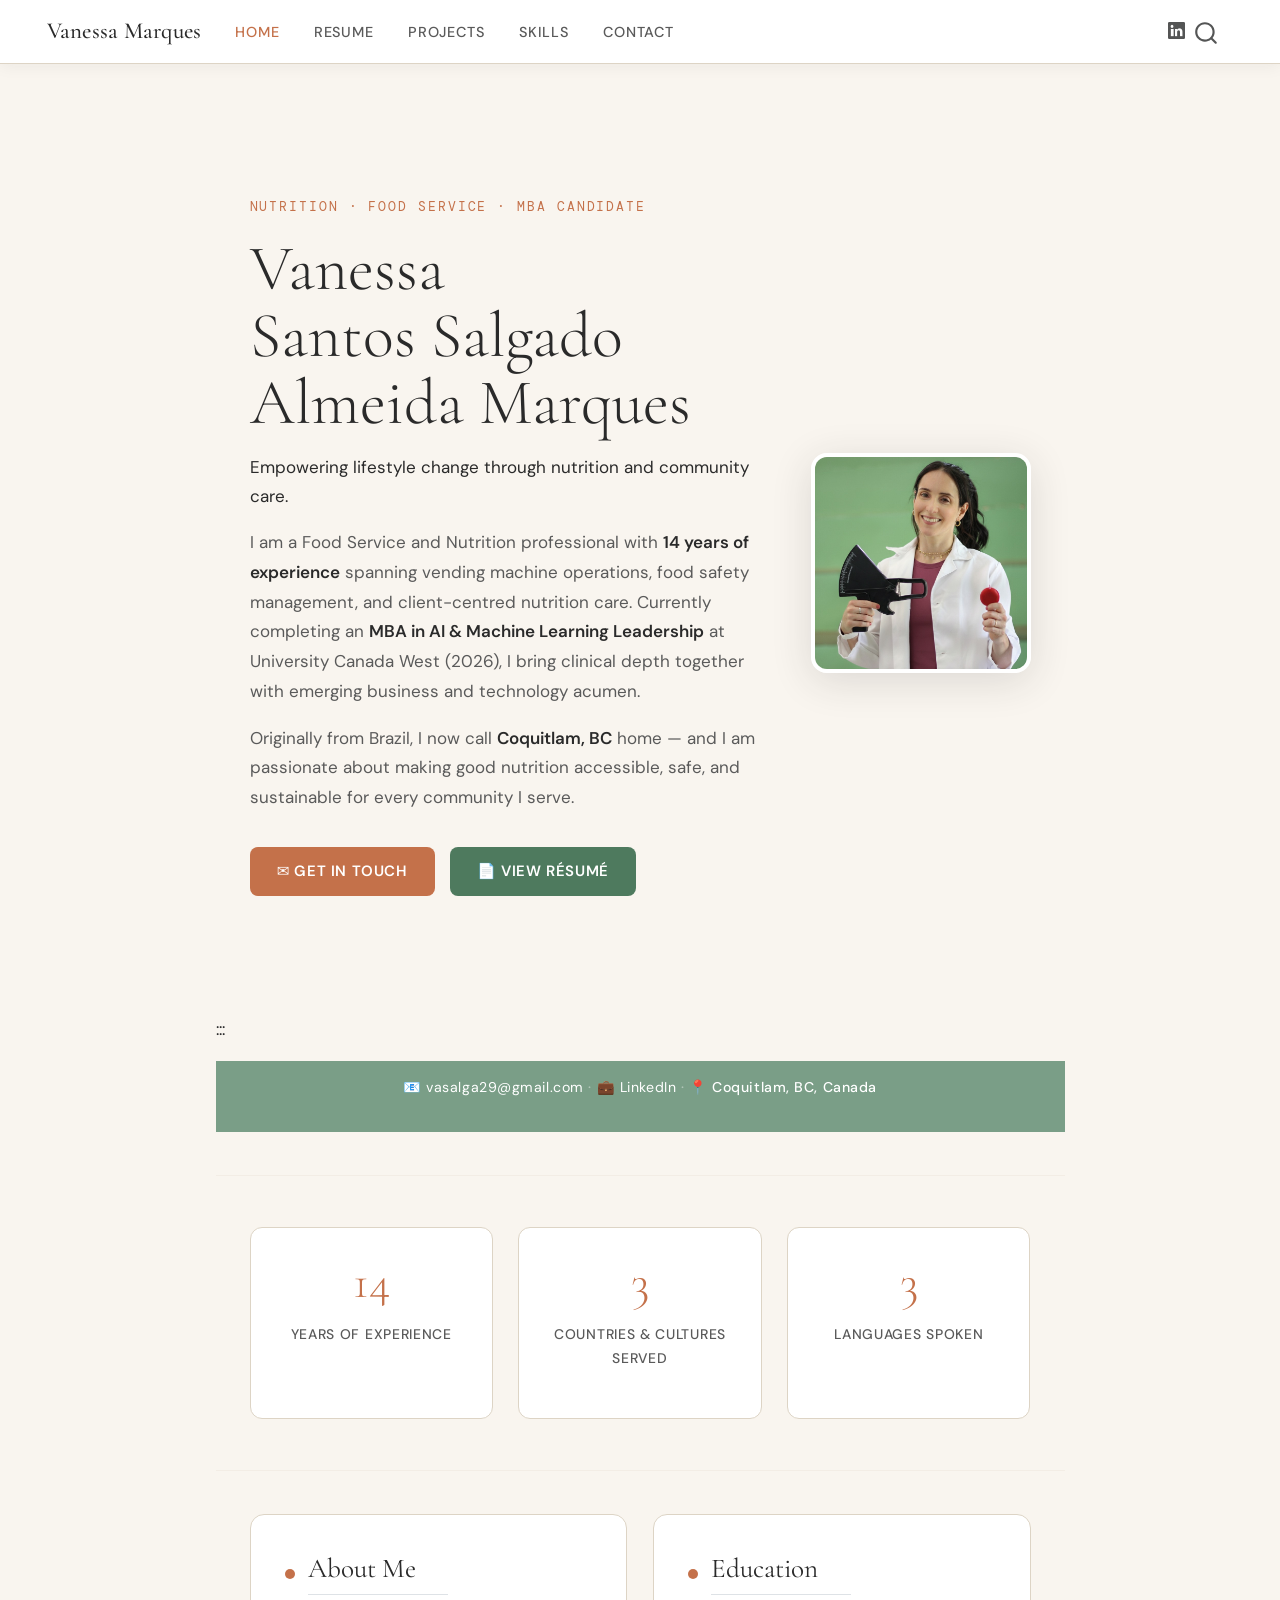
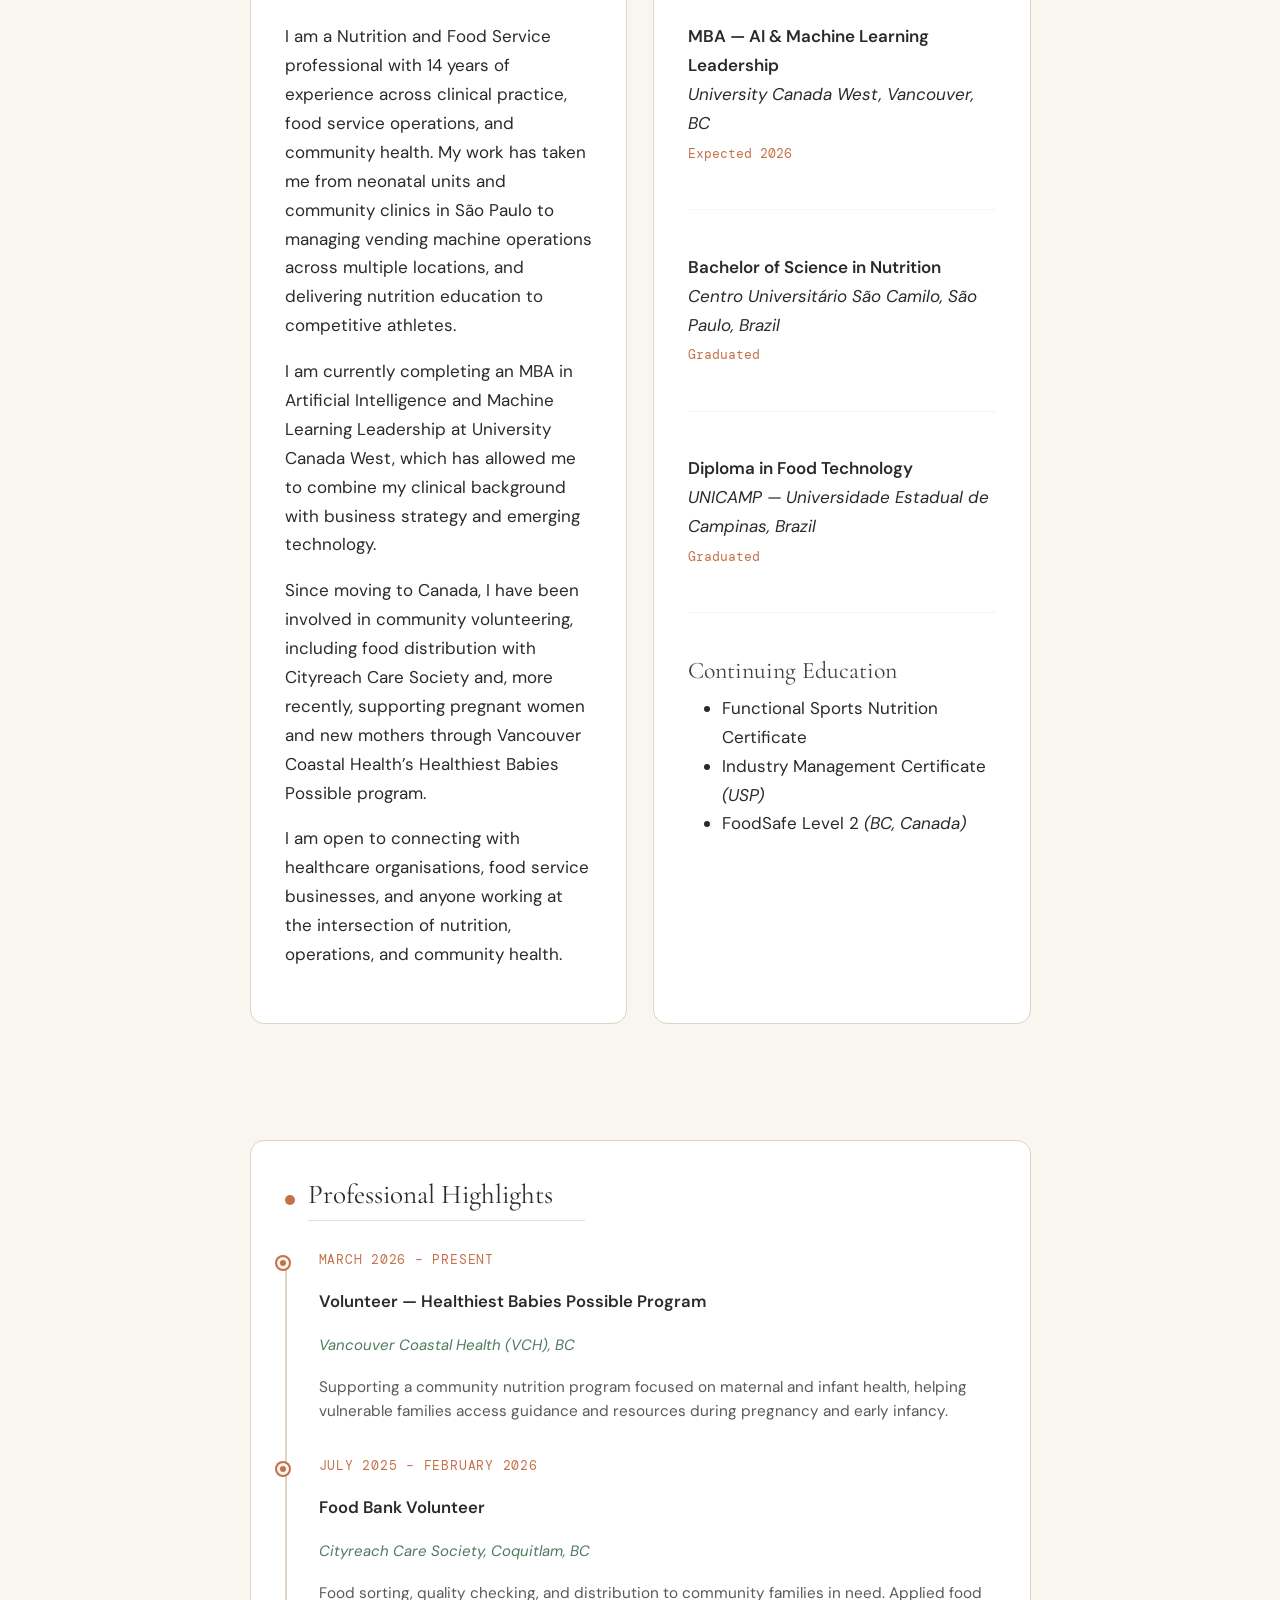
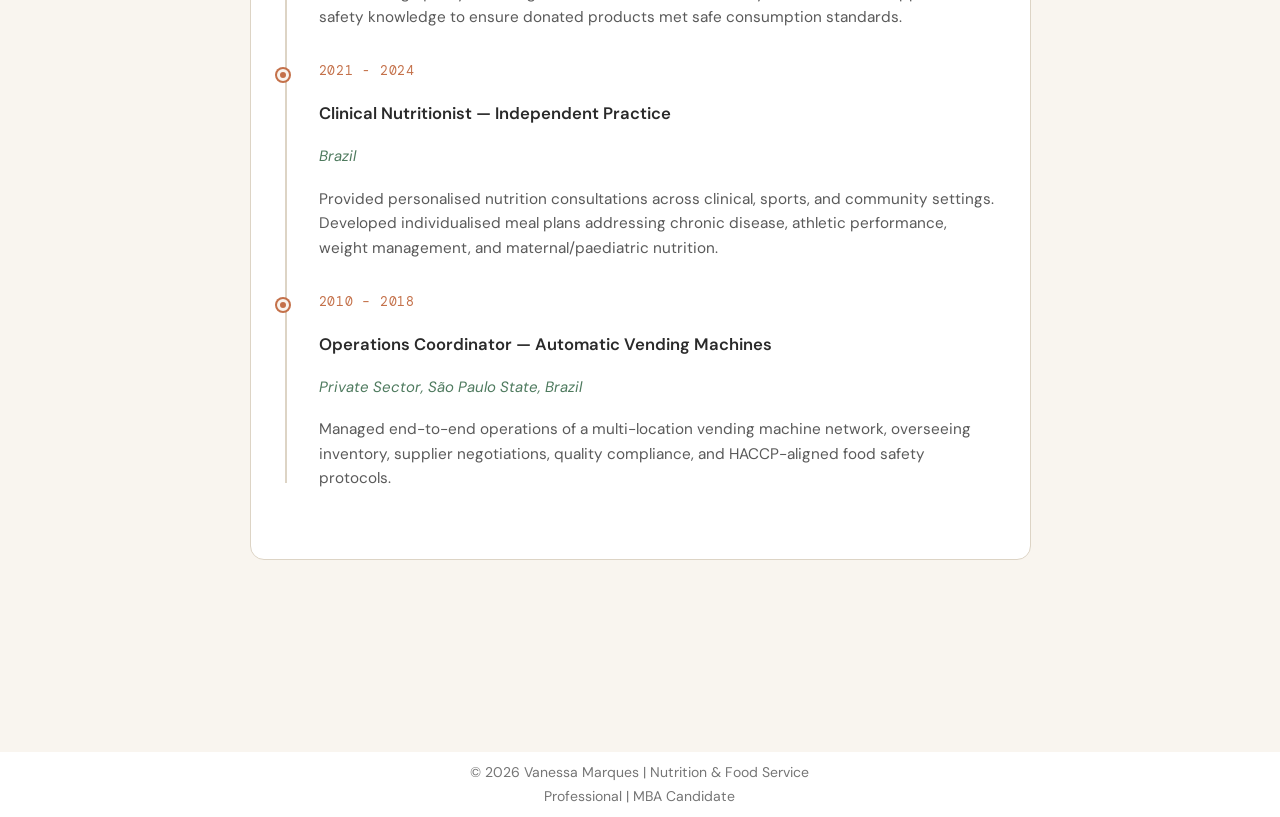
==== commit 68ffc90a: "Update about me" ====
--- a/docs/index.html
+++ b/docs/index.html
@@ -199,10 +199,10 @@
 <h2 class="anchored" data-anchor-id="about-me">About Me</h2>
 </section>
 </div>
-<p>My career is a story of <strong>bridging worlds</strong> — the science of food and the science of business. It began in a hospital human milk bank in São Paulo, guiding new mothers through one of the most vulnerable moments of their lives. It continued through clinical nutrition in under-served communities, vending machine logistics at scale, and educational workshops for competitive gymnasts.</p>
-<p>Each role taught me that <strong>nourishment is never just about nutrients</strong> — it is about trust, access, systems, and leadership. That conviction is what drove me to pursue my MBA, where I am now learning to build the strategic and technological foundations that will let me scale my impact.</p>
-<p>My transition to Canada has added a new chapter: volunteering with the Cityreach Care Society food bank, contributing to food dignity in my new home community.</p>
-<p><em>I would love to connect — whether you are a healthcare institution, food service operator, startup, or someone who shares a passion for nutrition and social good.</em></p>
+<p>I am a Nutrition and Food Service professional with 14 years of experience across clinical practice, food service operations, and community health. My work has taken me from neonatal units and community clinics in São Paulo to managing vending machine operations across multiple locations, and delivering nutrition education to competitive athletes.</p>
+<p>I am currently completing an MBA in Artificial Intelligence and Machine Learning Leadership at University Canada West, which has allowed me to combine my clinical background with business strategy and emerging technology.</p>
+<p>Since moving to Canada, I have been involved in community volunteering, including food distribution with Cityreach Care Society and, more recently, supporting pregnant women and new mothers through Vancouver Coastal Health’s Healthiest Babies Possible program.</p>
+<p>I am open to connecting with healthcare organisations, food service businesses, and anyone working at the intersection of nutrition, operations, and community health.</p>
 </div>
 <div class="section-box">
 <div class="section-title-accent">
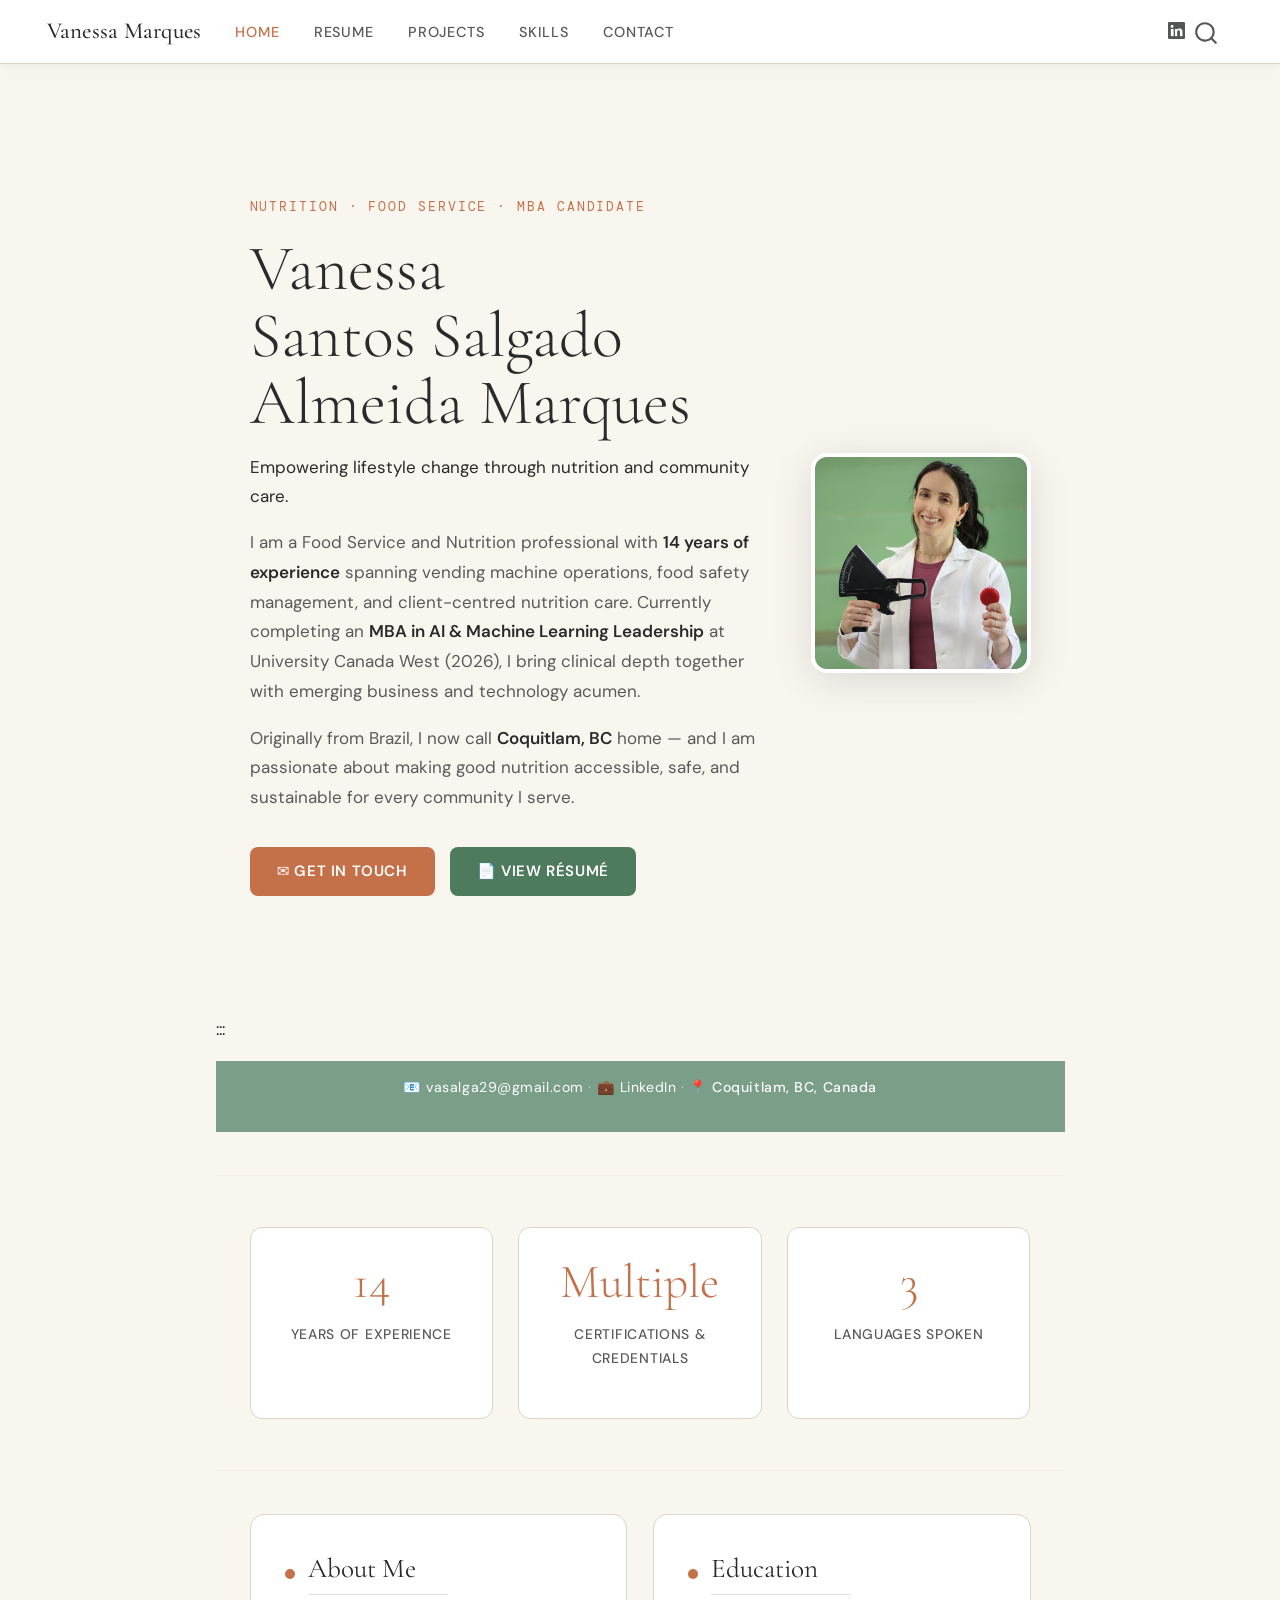
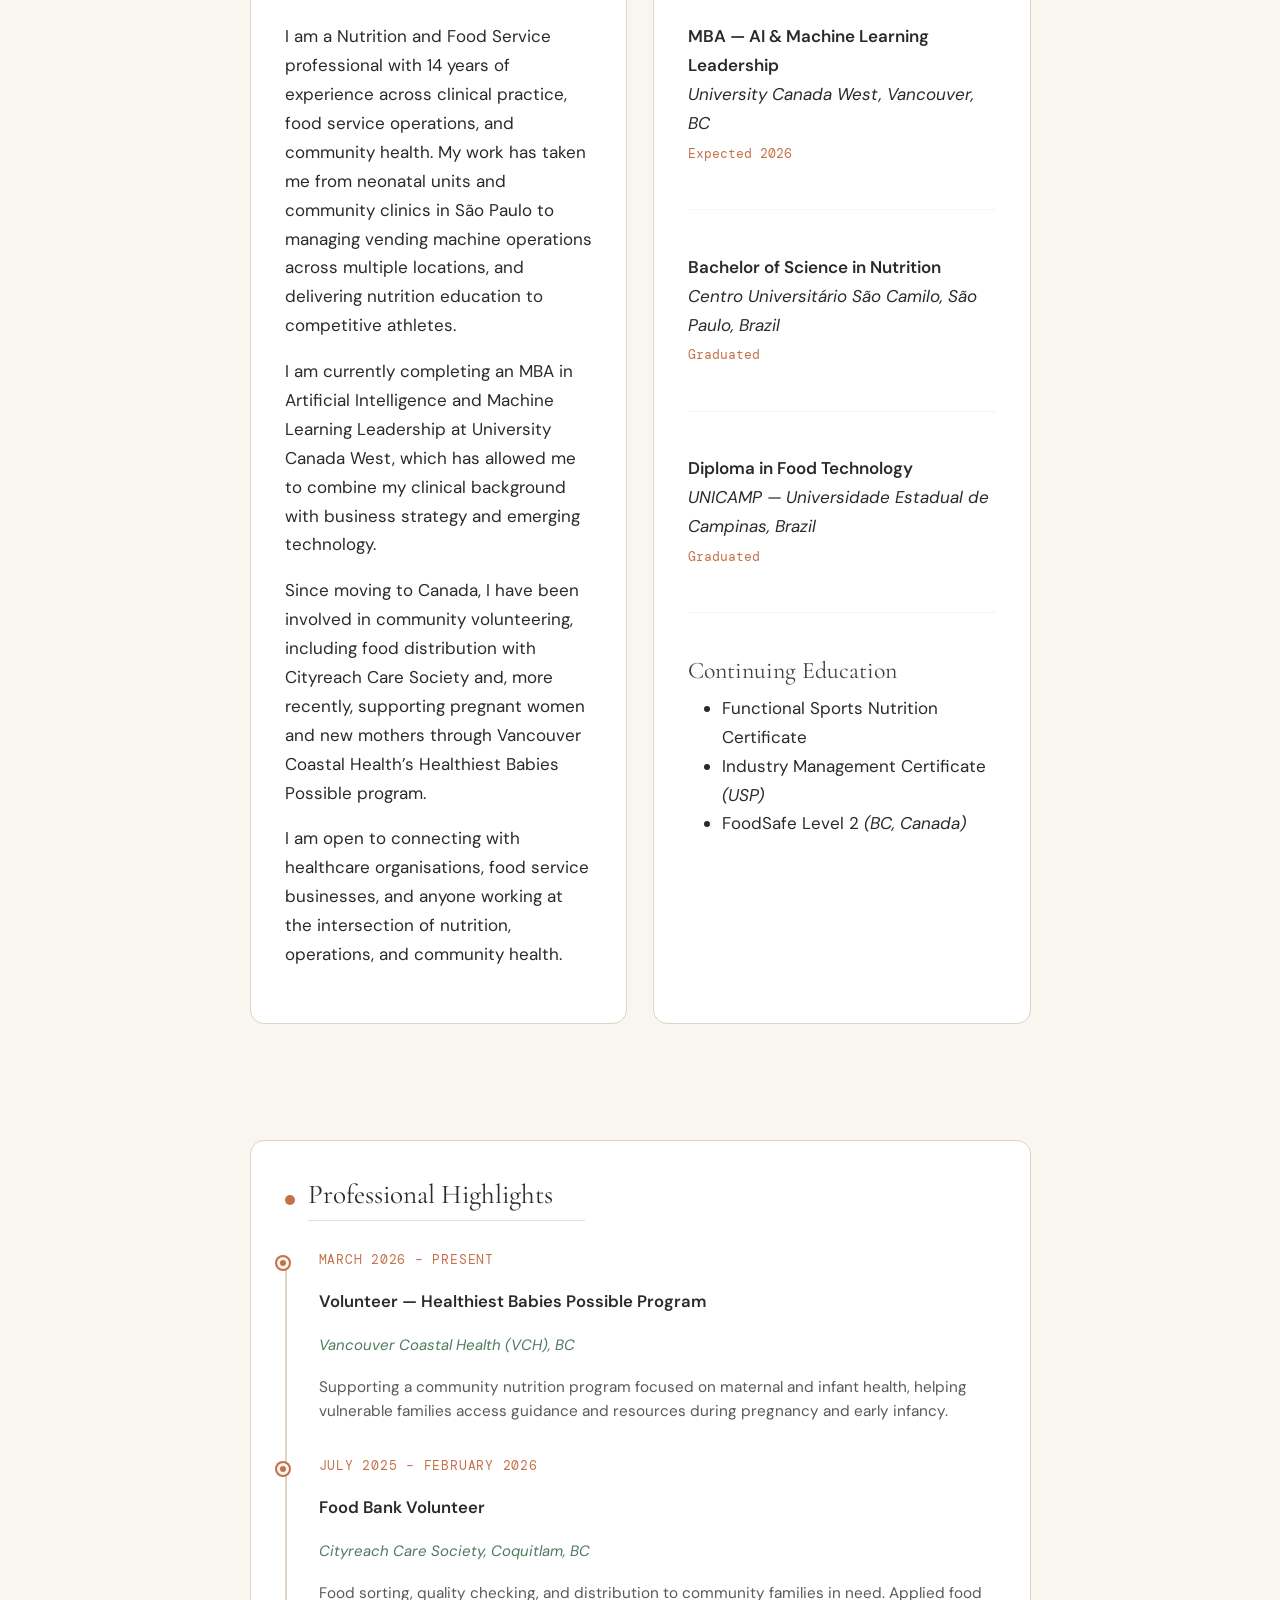
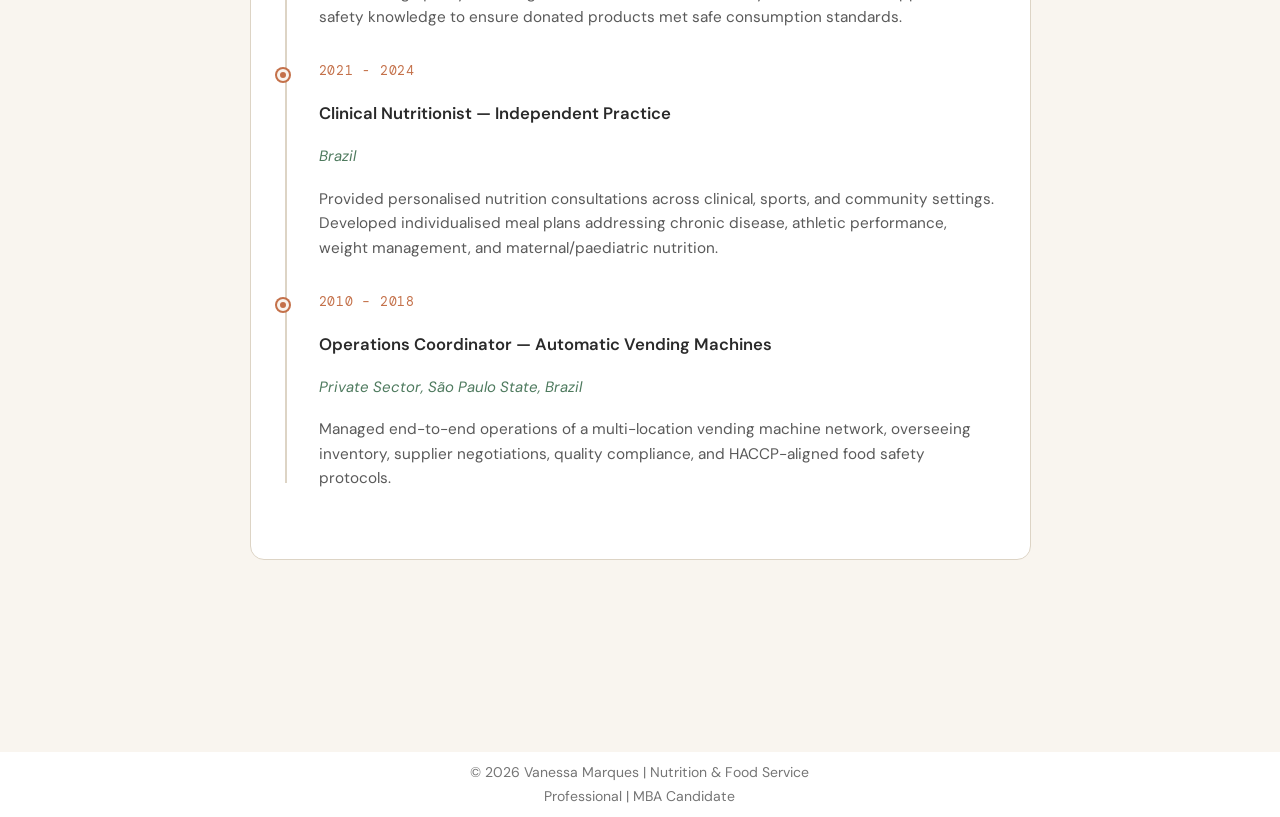
==== commit 42bcdad3: "Update stats" ====
--- a/docs/index.html
+++ b/docs/index.html
@@ -170,10 +170,10 @@
 </div>
 <div class="stat-card">
 <div class="stat-number">
-<p>3</p>
+<p>Multiple</p>
 </div>
 <div class="stat-label">
-<p>Countries &amp; Cultures Served</p>
+<p>Certifications &amp; Credentials</p>
 </div>
 </div>
 <div class="stat-card">
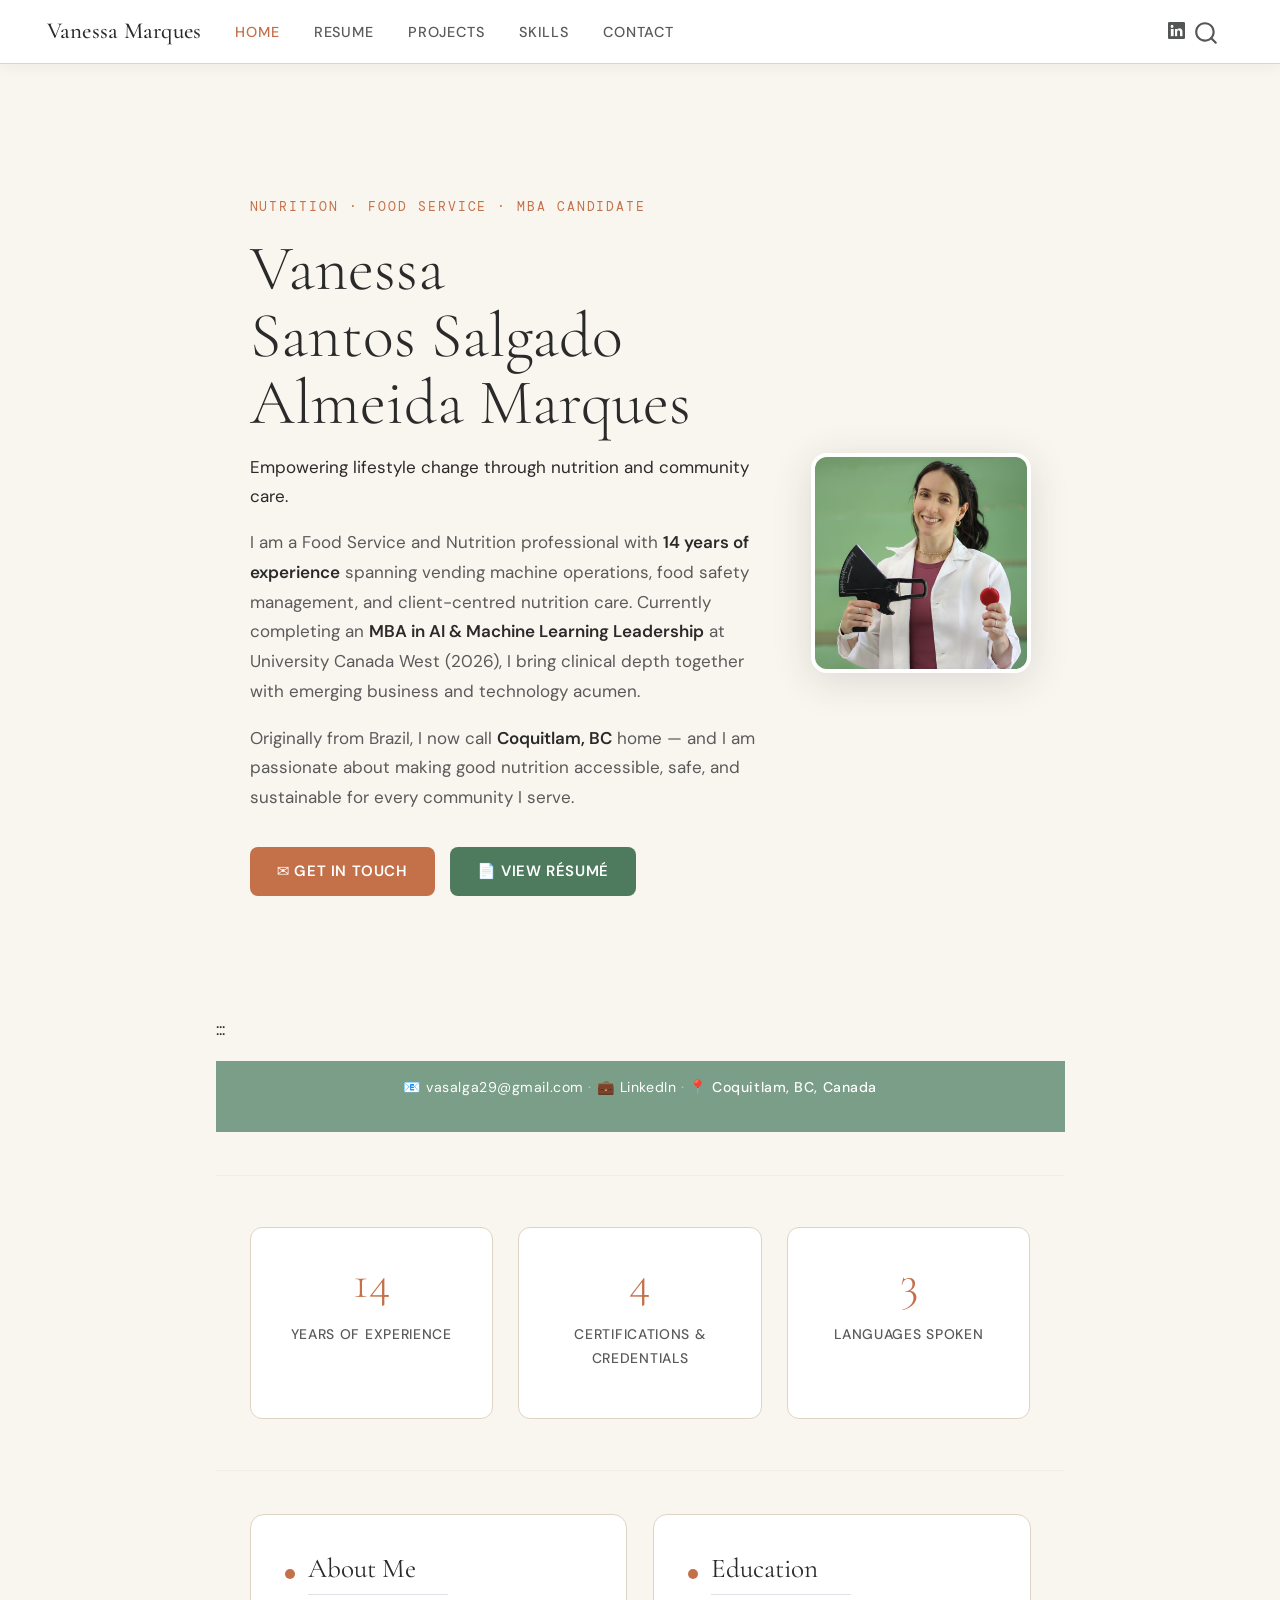
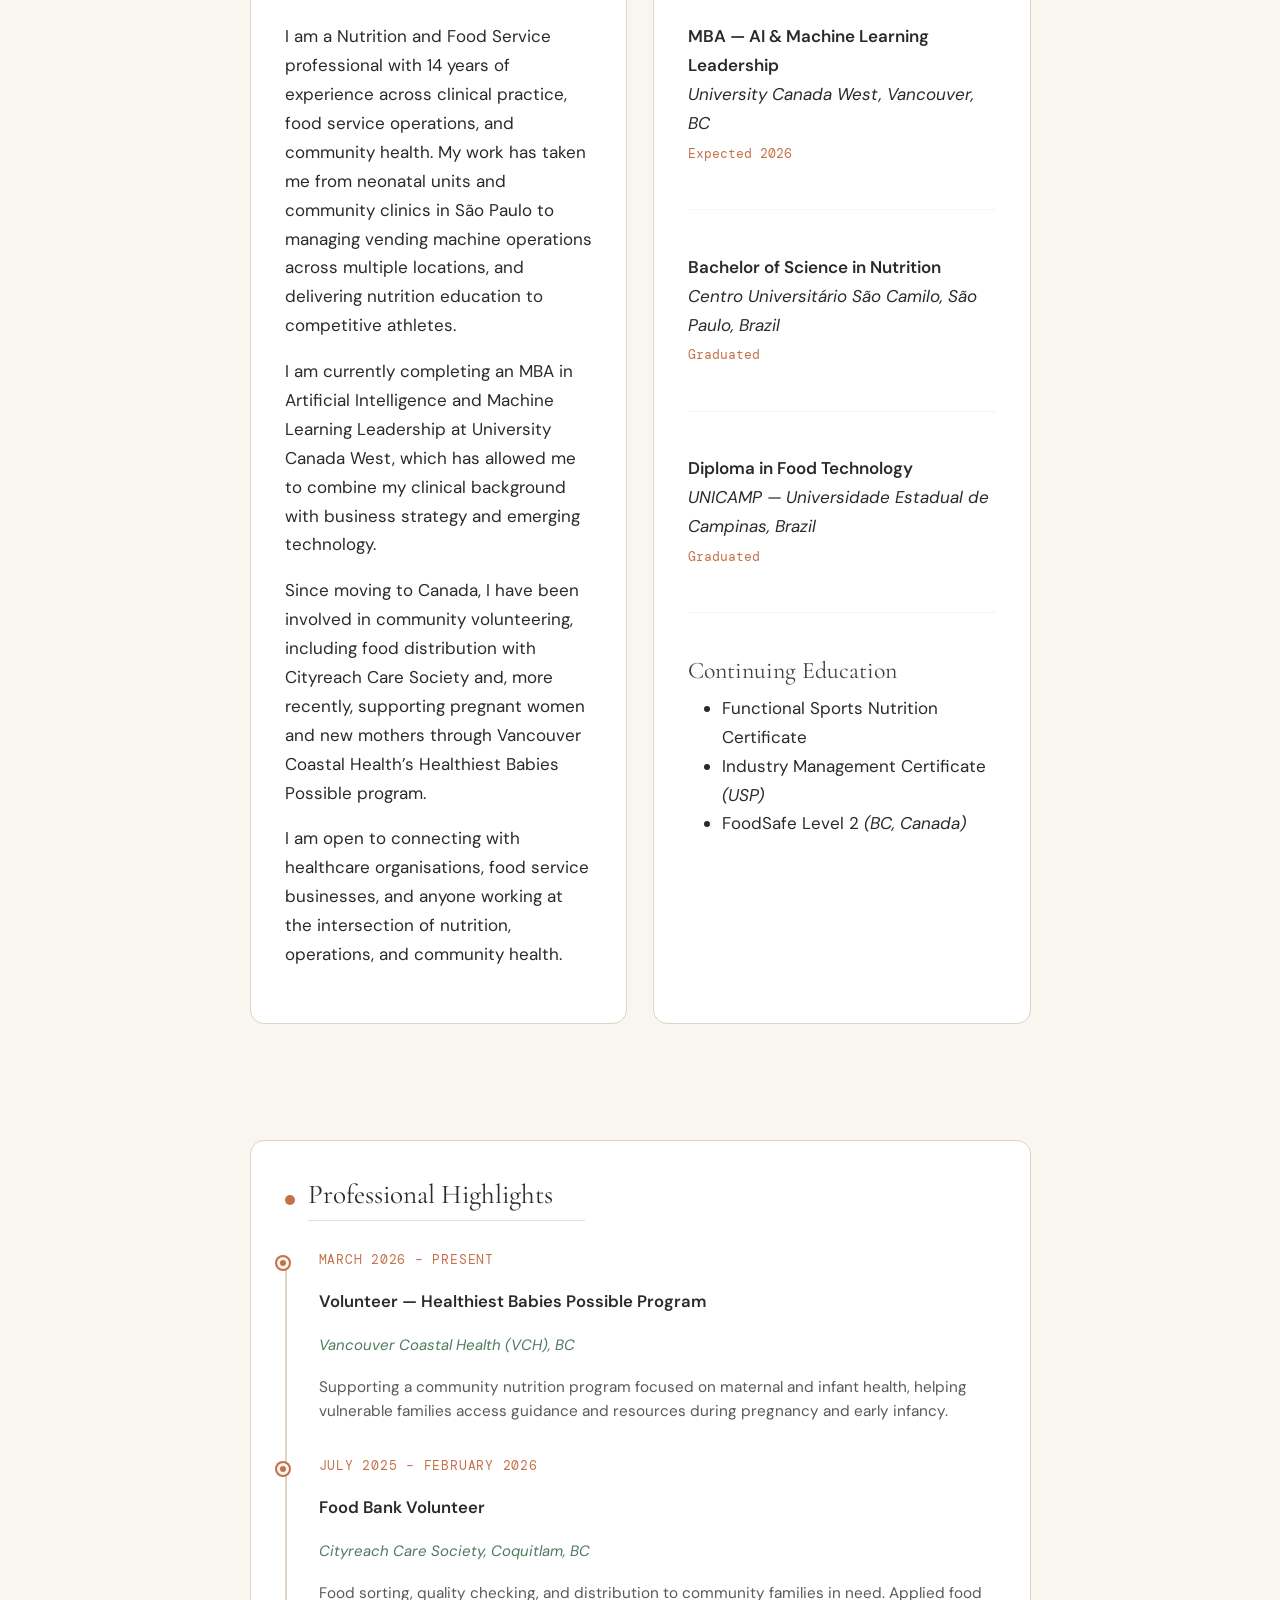
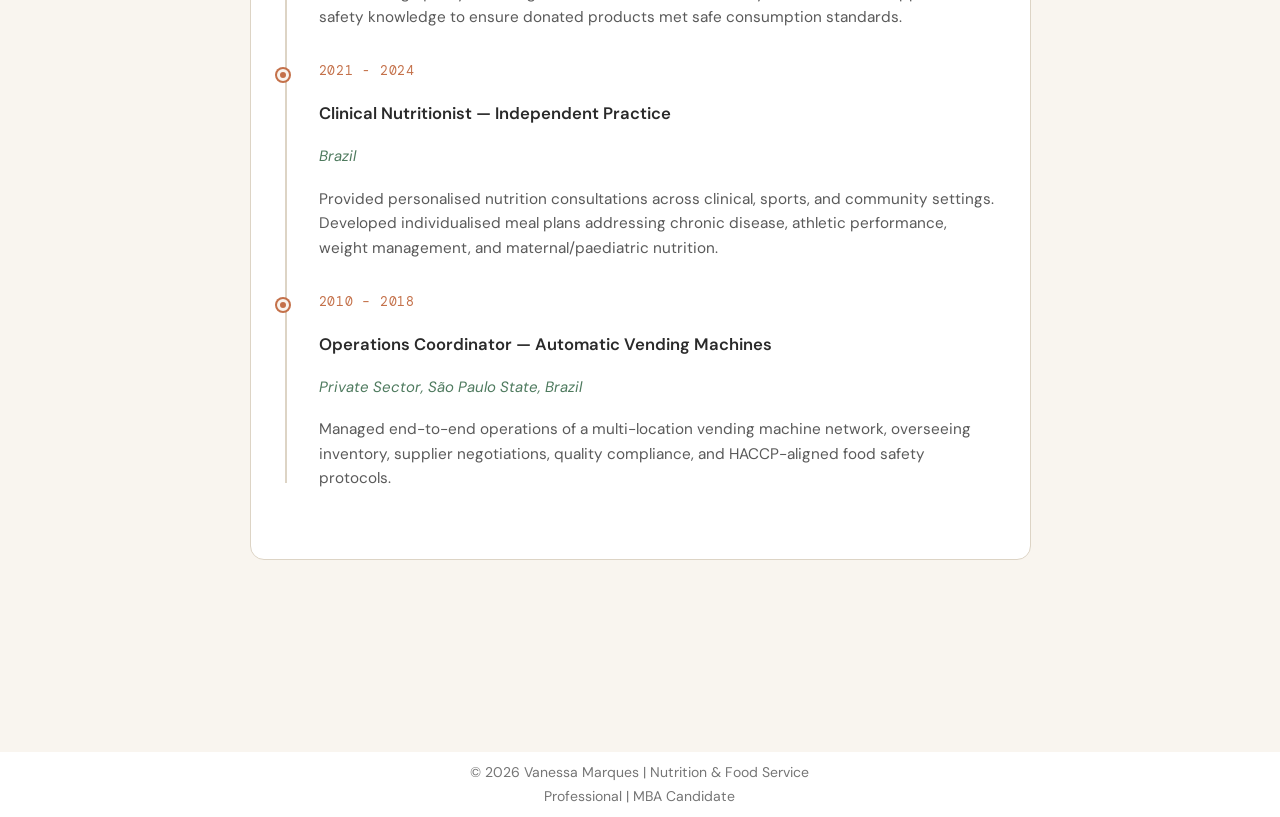
==== commit 84bfae4a: "Update stats" ====
--- a/docs/index.html
+++ b/docs/index.html
@@ -170,7 +170,7 @@
 </div>
 <div class="stat-card">
 <div class="stat-number">
-<p>Multiple</p>
+<p>4</p>
 </div>
 <div class="stat-label">
 <p>Certifications &amp; Credentials</p>
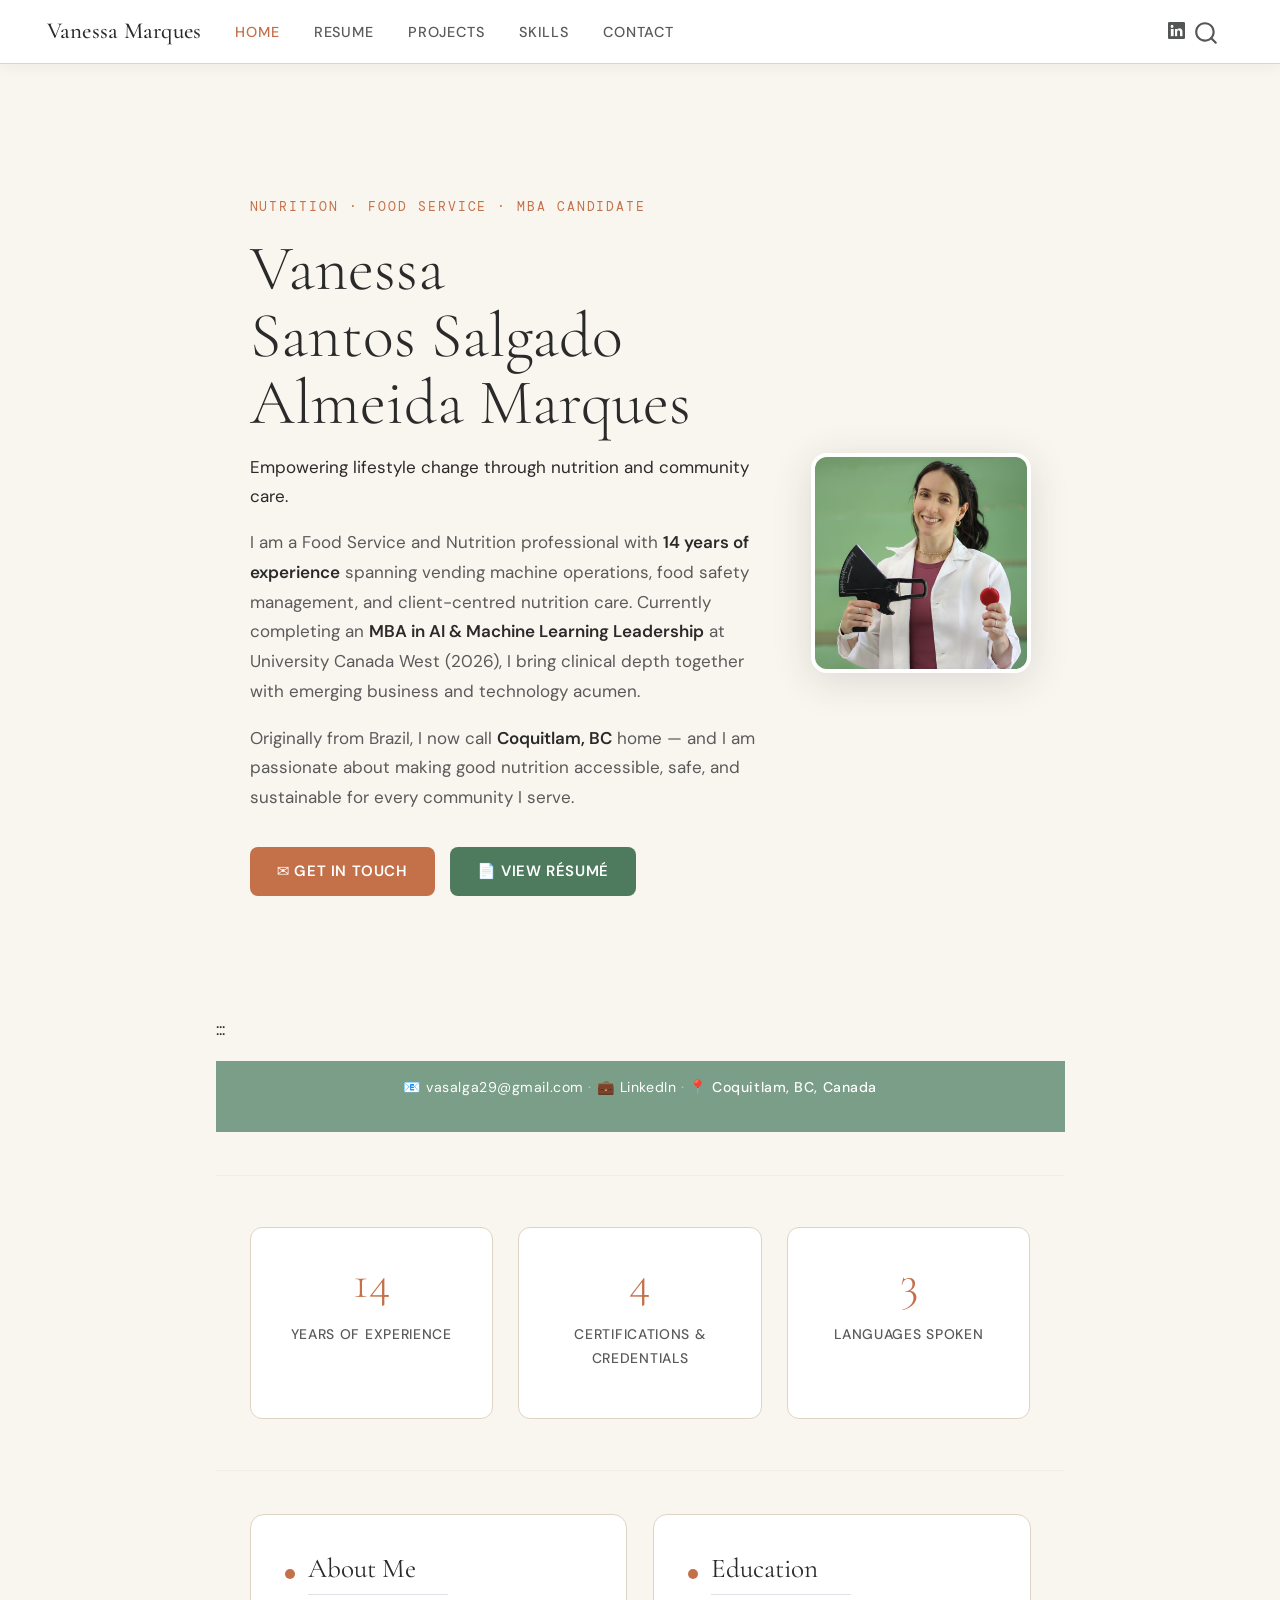
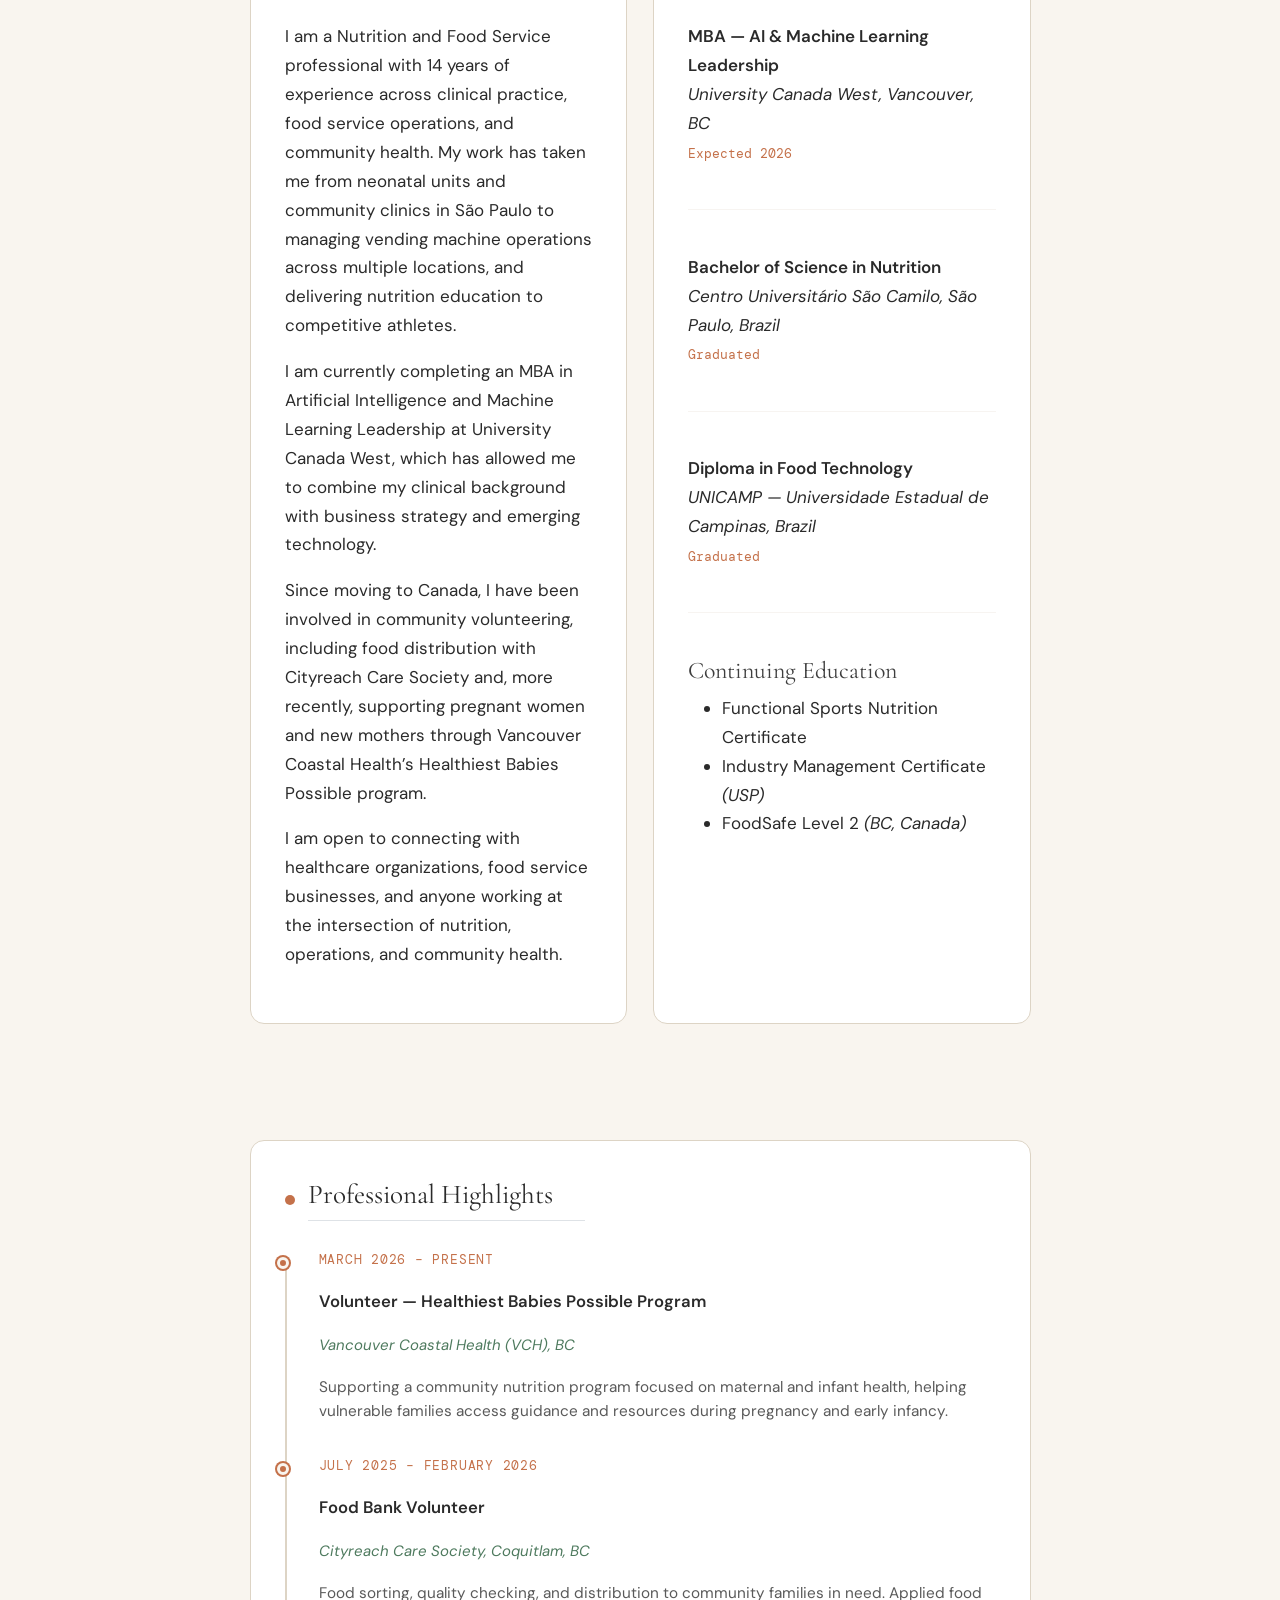
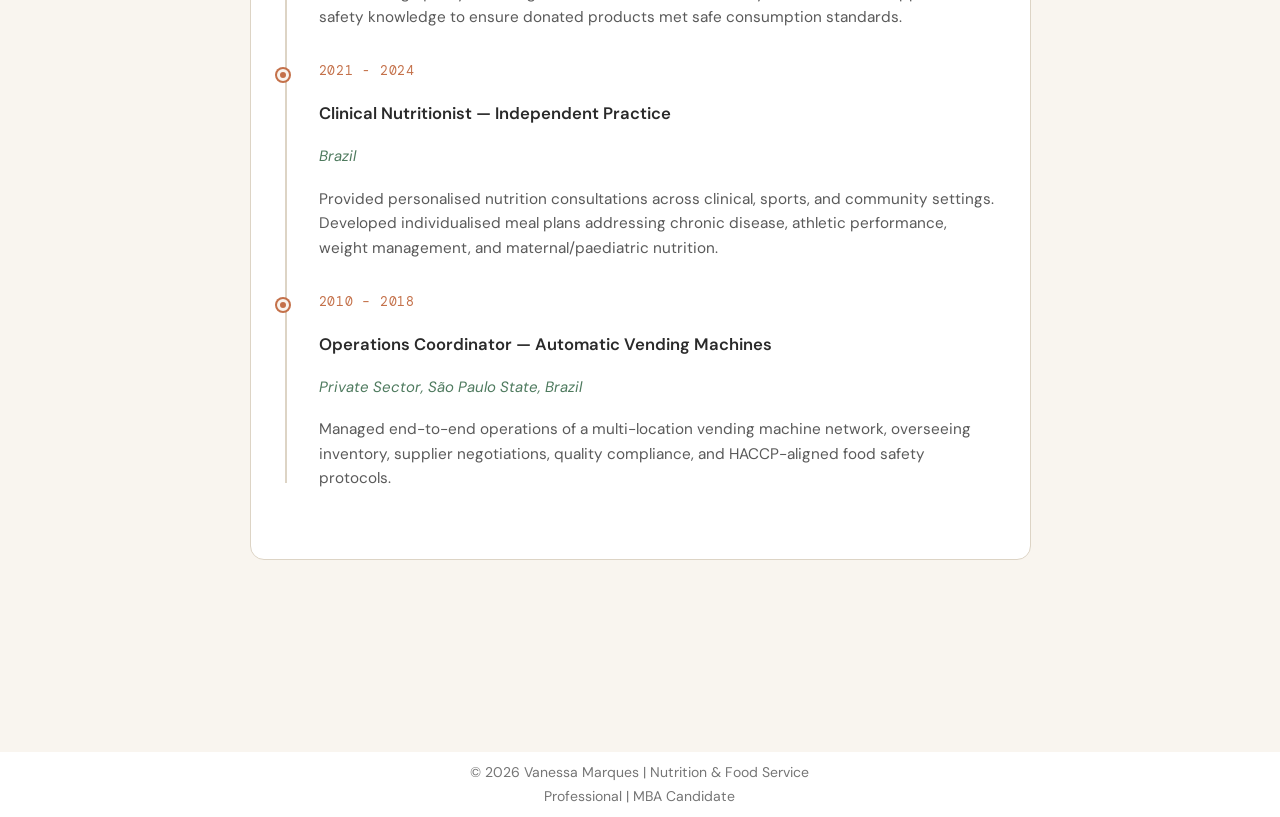
==== commit 2b3e5f89: "Update stats" ====
--- a/docs/index.html
+++ b/docs/index.html
@@ -202,7 +202,7 @@
 <p>I am a Nutrition and Food Service professional with 14 years of experience across clinical practice, food service operations, and community health. My work has taken me from neonatal units and community clinics in São Paulo to managing vending machine operations across multiple locations, and delivering nutrition education to competitive athletes.</p>
 <p>I am currently completing an MBA in Artificial Intelligence and Machine Learning Leadership at University Canada West, which has allowed me to combine my clinical background with business strategy and emerging technology.</p>
 <p>Since moving to Canada, I have been involved in community volunteering, including food distribution with Cityreach Care Society and, more recently, supporting pregnant women and new mothers through Vancouver Coastal Health’s Healthiest Babies Possible program.</p>
-<p>I am open to connecting with healthcare organisations, food service businesses, and anyone working at the intersection of nutrition, operations, and community health.</p>
+<p>I am open to connecting with healthcare organizations, food service businesses, and anyone working at the intersection of nutrition, operations, and community health.</p>
 </div>
 <div class="section-box">
 <div class="section-title-accent">
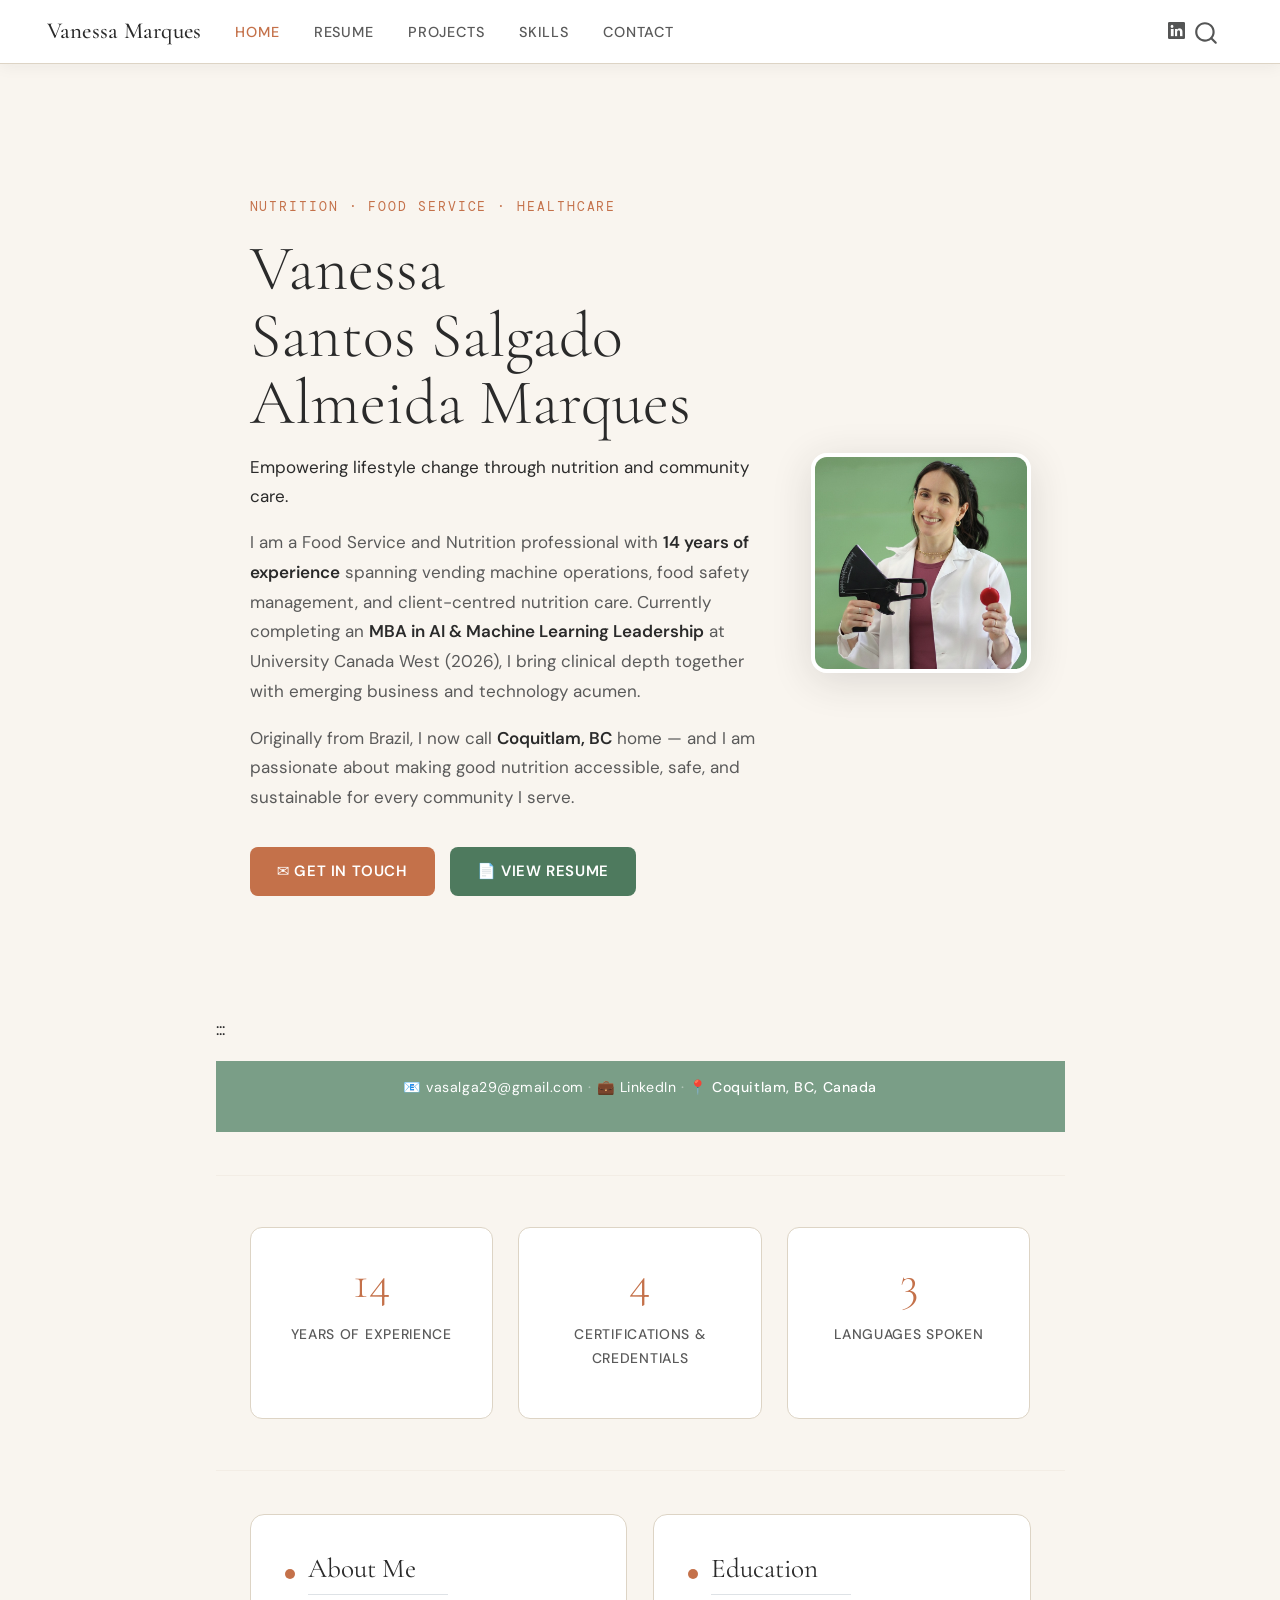
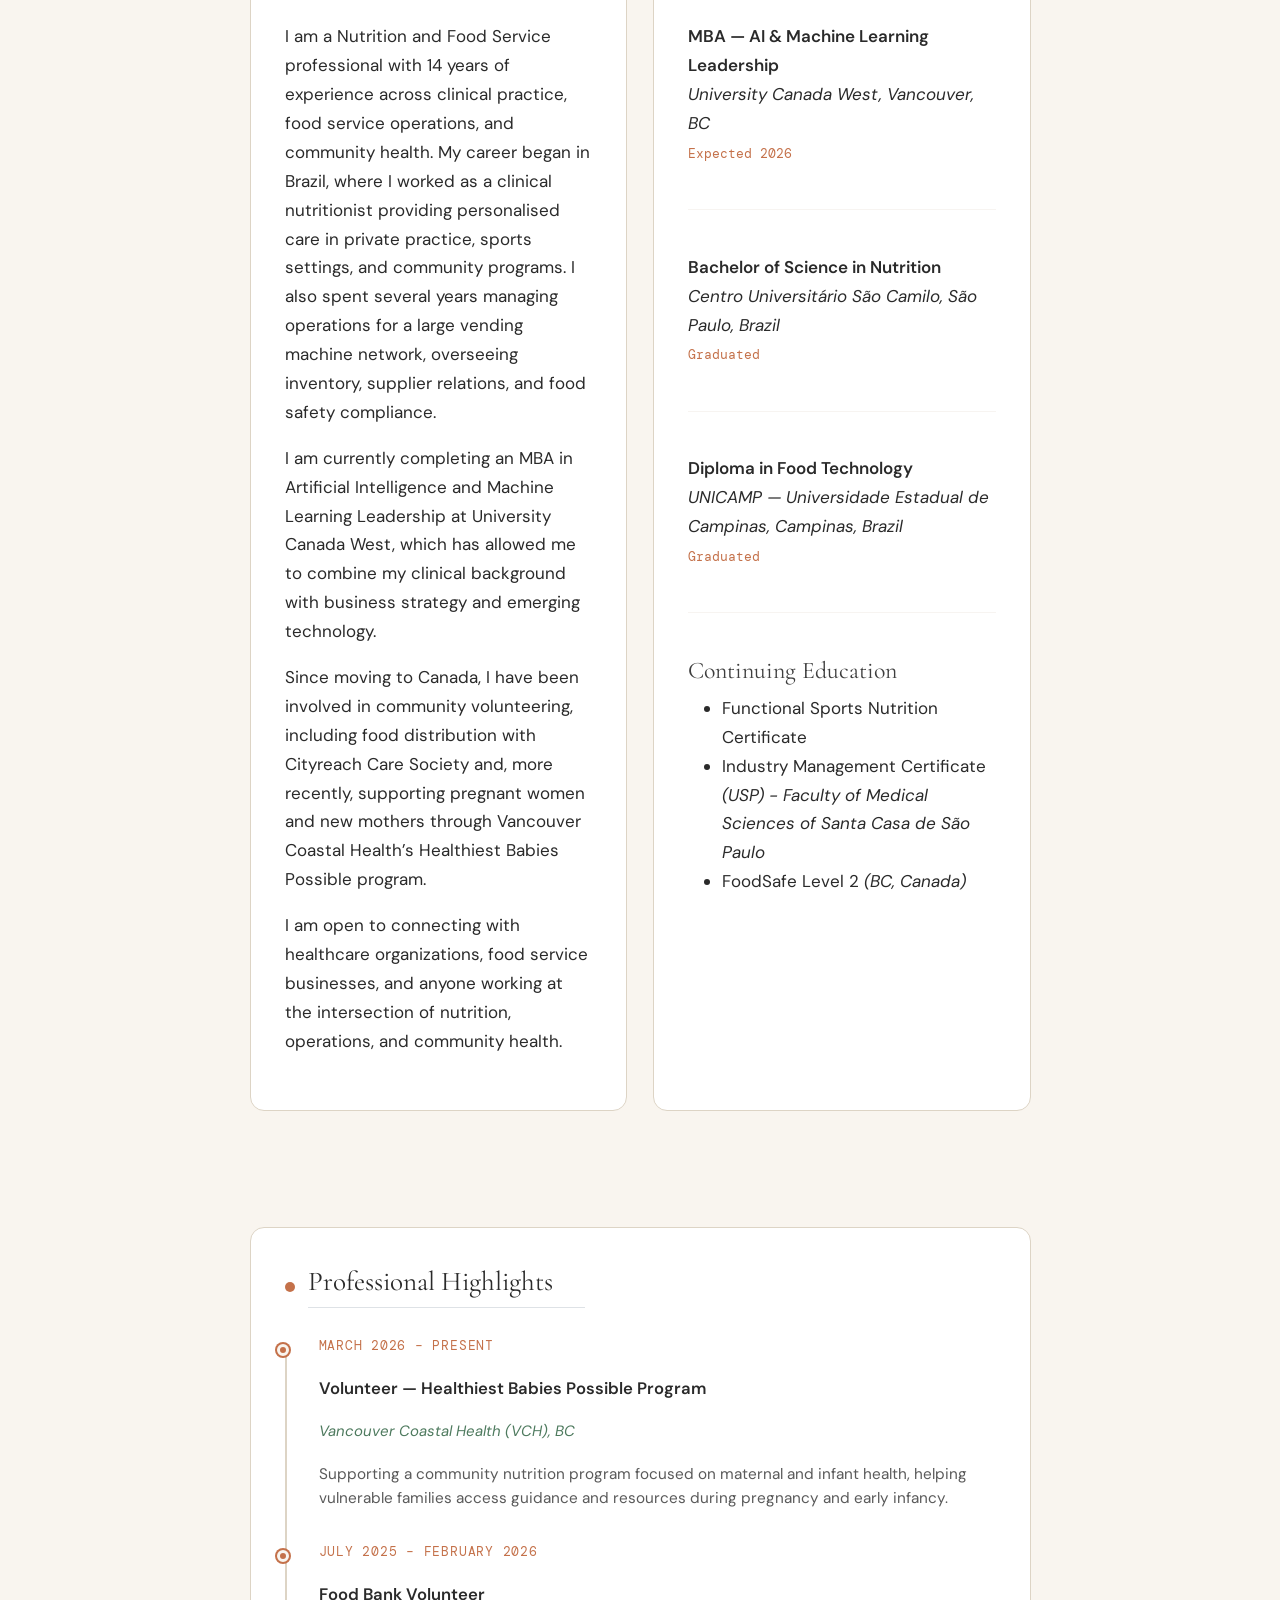
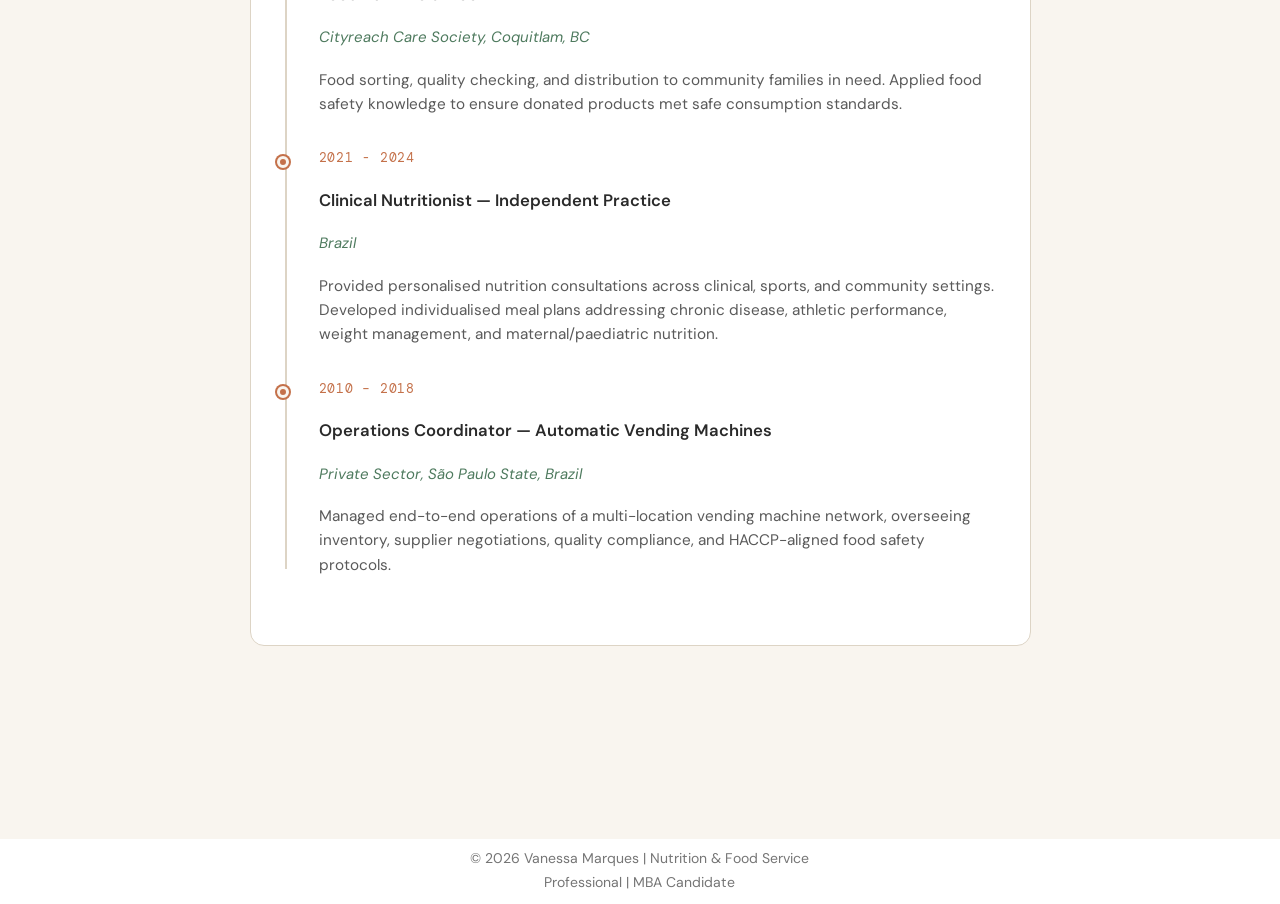
==== commit 77846ccb: "Update all pages" ====
--- a/docs/index.html
+++ b/docs/index.html
@@ -134,7 +134,7 @@
 <!-- ╚══════════════════════════════════════════════════╝ -->
 <div class="hero">
 <div class="hero-text">
-<p><span class="hero-eyebrow">Nutrition · Food Service · MBA Candidate</span></p>
+<p><span class="hero-eyebrow">Nutrition · Food Service · Healthcare</span></p>
 <p><span class="hero-name">Vanessa</span><br>
 <span class="hero-name">Santos Salgado Almeida Marques</span></p>
 <p><span class="hero-tagline">Empowering lifestyle change through nutrition and community care.</span></p>
@@ -142,7 +142,7 @@
 <p>I am a Food Service and Nutrition professional with <strong>14 years of experience</strong> spanning vending machine operations, food safety management, and client-centred nutrition care. Currently completing an <strong>MBA in AI &amp; Machine Learning Leadership</strong> at University Canada West (2026), I bring clinical depth together with emerging business and technology acumen.</p>
 <p>Originally from Brazil, I now call <strong>Coquitlam, BC</strong> home — and I am passionate about making good nutrition accessible, safe, and sustainable for every community I serve.</p>
 </div>
-<p><a href="contact.html" class="download-btn">✉ Get in Touch</a> &nbsp; <a href="resume.html" class="download-btn" style="background:var(--sage-dark)">📄 View Résumé</a></p>
+<p><a href="contact.html" class="download-btn">✉ Get in Touch</a> &nbsp; <a href="resume.html" class="download-btn" style="background:var(--sage-dark)">📄 View Resume</a></p>
 </div>
 <div class="hero-photo">
 <p><img src="Vanessa_nutritionist.jpg" class="img-fluid" style="width:220px;height:220px;border-radius:16px;object-fit:cover;object-position:top center;"></p>
@@ -199,7 +199,7 @@
 <h2 class="anchored" data-anchor-id="about-me">About Me</h2>
 </section>
 </div>
-<p>I am a Nutrition and Food Service professional with 14 years of experience across clinical practice, food service operations, and community health. My work has taken me from neonatal units and community clinics in São Paulo to managing vending machine operations across multiple locations, and delivering nutrition education to competitive athletes.</p>
+<p>I am a Nutrition and Food Service professional with 14 years of experience across clinical practice, food service operations, and community health. My career began in Brazil, where I worked as a clinical nutritionist providing personalised care in private practice, sports settings, and community programs. I also spent several years managing operations for a large vending machine network, overseeing inventory, supplier relations, and food safety compliance.</p>
 <p>I am currently completing an MBA in Artificial Intelligence and Machine Learning Leadership at University Canada West, which has allowed me to combine my clinical background with business strategy and emerging technology.</p>
 <p>Since moving to Canada, I have been involved in community volunteering, including food distribution with Cityreach Care Society and, more recently, supporting pregnant women and new mothers through Vancouver Coastal Health’s Healthiest Babies Possible program.</p>
 <p>I am open to connecting with healthcare organizations, food service businesses, and anyone working at the intersection of nutrition, operations, and community health.</p>
@@ -222,14 +222,14 @@
 <span style="font-family:var(--font-mono);font-size:0.78rem;color:var(--terra);">Graduated</span></p>
 <hr>
 <p><strong>Diploma in Food Technology</strong><br>
-<em>UNICAMP — Universidade Estadual de Campinas, Brazil</em><br>
+<em>UNICAMP — Universidade Estadual de Campinas, Campinas, Brazil</em><br>
 <span style="font-family:var(--font-mono);font-size:0.78rem;color:var(--terra);">Graduated</span></p>
 <hr>
 <section id="continuing-education" class="level3">
 <h3 class="anchored" data-anchor-id="continuing-education">Continuing Education</h3>
 <ul>
 <li>Functional Sports Nutrition Certificate</li>
-<li>Industry Management Certificate <em>(USP)</em></li>
+<li>Industry Management Certificate <em>(USP) - Faculty of Medical Sciences of Santa Casa de São Paulo</em></li>
 <li>FoodSafe Level 2 <em>(BC, Canada)</em></li>
 </ul>
 </section>
